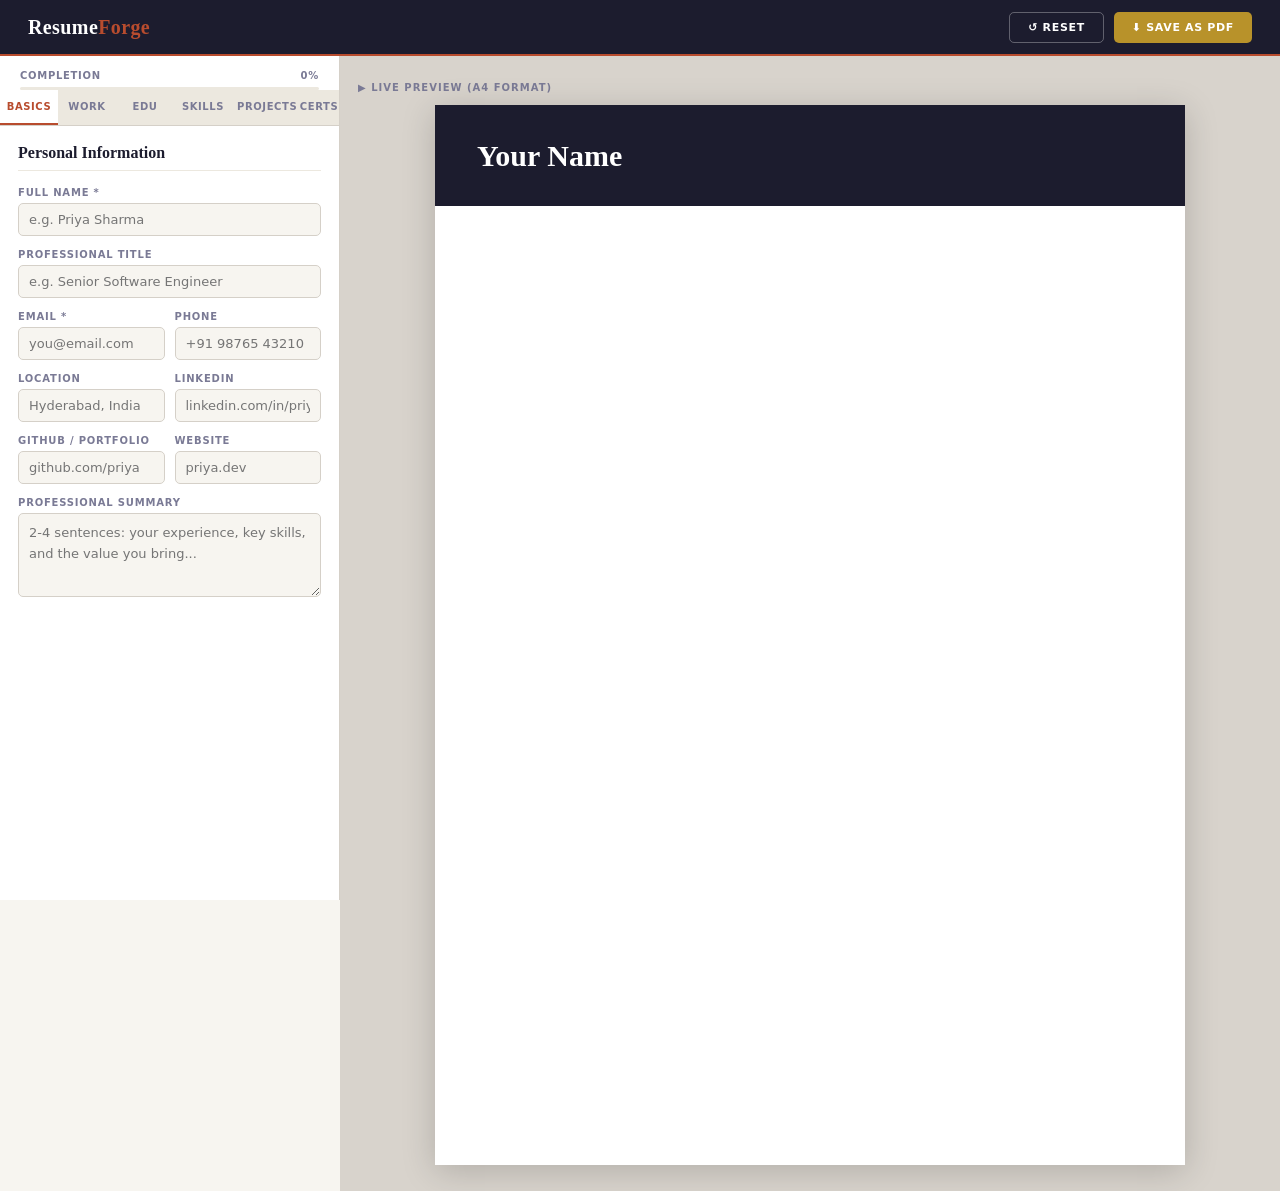
==== index.html @ e9200fba "Add files via upload" ====
<!DOCTYPE html>
<html lang="en">
<head>
<!-- Google tag (gtag.js) -->
<script async src="https://www.googletagmanager.com/gtag/js?id=G-4698V2DLS4"></script>
<script>
  window.dataLayer = window.dataLayer || [];
  function gtag(){dataLayer.push(arguments);}
  gtag('js', new Date());

  gtag('config', 'G-4698V2DLS4');
</script>
<meta charset="UTF-8">
<meta name="viewport" content="width=device-width, initial-scale=1.0">
<title>ResumeForge</title>
<style>
*{box-sizing:border-box;margin:0;padding:0}
:root{--ink:#1c1c2e;--paper:#f7f5f0;--cream:#ece8df;--accent:#b84c2e;--accent2:#d4633f;--gold:#b8922a;--muted:#7a7a95;--border:#d5d0c8;--white:#fff;--sidebar:340px}
body{font-family:'Segoe UI',system-ui,sans-serif;background:var(--paper);color:var(--ink);min-height:100vh}
button{cursor:pointer;font-family:inherit}
/* HEADER */
header{background:var(--ink);color:#fff;height:56px;display:flex;align-items:center;justify-content:space-between;padding:0 28px;position:fixed;top:0;left:0;right:0;z-index:200;border-bottom:2px solid var(--accent)}
.logo{font-size:20px;font-weight:800;letter-spacing:.02em;font-family:Georgia,serif}.logo span{color:var(--accent)}
.hbtns{display:flex;gap:10px}
.btn{padding:8px 18px;border-radius:5px;font-size:11px;font-weight:700;letter-spacing:.06em;text-transform:uppercase;border:none;transition:.2s}
.btn-ghost{background:transparent;border:1.5px solid rgba(255,255,255,.3);color:#fff}.btn-ghost:hover{border-color:#fff;background:rgba(255,255,255,.1)}
.btn-gold{background:var(--gold);color:#fff}.btn-gold:hover{filter:brightness(1.1)}
/* LAYOUT */
.app{display:grid;grid-template-columns:var(--sidebar) 1fr;min-height:100vh;padding-top:56px}
/* SIDEBAR */
.sidebar{background:#fff;border-right:1px solid var(--border);height:calc(100vh - 56px);overflow-y:auto;position:sticky;top:56px}
.sidebar::-webkit-scrollbar{width:4px}.sidebar::-webkit-scrollbar-thumb{background:var(--border);border-radius:2px}
/* progress */
.pg-wrap{padding:14px 20px 0}
.pg-top{display:flex;justify-content:space-between;font-size:10px;font-weight:700;text-transform:uppercase;letter-spacing:.07em;color:var(--muted);margin-bottom:6px}
.pg-bar{height:3px;background:var(--cream);border-radius:2px}
.pg-fill{height:100%;background:var(--accent);border-radius:2px;transition:.4s}
/* tabs */
.tabs{display:flex;overflow-x:auto;border-bottom:1px solid var(--border);background:var(--cream)}
.tabs::-webkit-scrollbar{height:0}
.tab{flex:1;min-width:58px;padding:11px 5px;font-size:10px;font-weight:700;text-transform:uppercase;letter-spacing:.06em;color:var(--muted);background:none;border:none;border-bottom:2px solid transparent;white-space:nowrap;transition:.2s}
.tab.on{color:var(--accent);border-bottom-color:var(--accent);background:#fff}
.tab:hover:not(.on){color:var(--ink);background:rgba(0,0,0,.03)}
/* panels */
.panel{display:none;padding:18px}
.panel.on{display:block}
.sec-h{font-family:Georgia,serif;font-size:16px;font-weight:700;margin-bottom:16px;padding-bottom:8px;border-bottom:1.5px solid var(--cream)}
/* form */
.fg{margin-bottom:13px}
label{display:block;font-size:10px;font-weight:700;text-transform:uppercase;letter-spacing:.08em;color:var(--muted);margin-bottom:5px}
input,textarea{width:100%;font-family:inherit;font-size:13px;color:var(--ink);background:var(--paper);border:1.5px solid var(--border);border-radius:5px;padding:8px 10px;outline:none;transition:.2s}
input:focus,textarea:focus{border-color:var(--accent);background:#fff}
textarea{resize:vertical;min-height:84px;line-height:1.65}
.r2{display:grid;grid-template-columns:1fr 1fr;gap:10px}
/* cards */
.card{background:var(--paper);border:1.5px solid var(--border);border-radius:7px;padding:13px;margin-bottom:11px;animation:fi .22s ease}
@keyframes fi{from{opacity:0;transform:translateY(4px)}to{opacity:1;transform:none}}
.ch{display:flex;justify-content:space-between;align-items:center;margin-bottom:11px}
.clbl{font-size:10px;font-weight:700;text-transform:uppercase;letter-spacing:.07em;color:var(--muted)}
.rm{background:none;border:none;font-size:18px;color:var(--muted);padding:2px 6px;border-radius:3px;line-height:1;transition:.2s}.rm:hover{color:var(--accent)}
.addb{width:100%;padding:10px;font-size:11px;font-weight:700;text-transform:uppercase;letter-spacing:.07em;color:var(--accent);background:rgba(184,76,46,.05);border:1.5px dashed var(--accent);border-radius:5px;transition:.2s;margin-top:5px}.addb:hover{background:rgba(184,76,46,.12)}
/* skills */
.sk-row{display:flex;gap:7px;margin-bottom:10px}.sk-row input{flex:1}
.asm{padding:8px 13px;font-size:12px;font-weight:700;background:var(--ink);color:#fff;border:none;border-radius:5px}.asm:hover{background:var(--accent)}
.tags{display:flex;flex-wrap:wrap;gap:6px;margin-bottom:12px}
.tag{display:inline-flex;align-items:center;gap:5px;background:var(--ink);color:#fff;font-size:11.5px;font-weight:500;padding:4px 10px;border-radius:16px}
.tx{opacity:.6;font-size:14px;cursor:pointer;line-height:1}.tx:hover{opacity:1}
.ptags .tag{background:var(--cream);color:var(--ink);border:1.5px solid var(--border);cursor:pointer}.ptags .tag:hover{border-color:var(--accent);color:var(--accent)}
/* themes */
.tgrid{display:grid;grid-template-columns:repeat(3,1fr);gap:8px;margin-bottom:16px}
.th{border:2px solid var(--border);border-radius:7px;padding:9px 5px;text-align:center;cursor:pointer;font-size:10px;font-weight:700;transition:.2s}.th:hover,.th.on{border-color:var(--accent);background:rgba(184,76,46,.05)}
.sw{width:26px;height:26px;border-radius:50%;margin:0 auto 5px;border:2px solid rgba(0,0,0,.1)}
.vr{display:flex;flex-direction:column;gap:9px}
.vr label{display:flex;align-items:center;gap:9px;text-transform:none;letter-spacing:0;font-size:13px;cursor:pointer;font-weight:400;color:var(--ink)}
.vr input[type=checkbox]{width:auto;accent-color:var(--accent)}
/* PREVIEW */
.preview{background:#d8d3cc;overflow-y:auto;padding:26px 18px;display:flex;flex-direction:column;align-items:center}
.plbl{font-size:10px;font-weight:700;text-transform:uppercase;letter-spacing:.1em;color:var(--muted);margin-bottom:12px;align-self:flex-start}
/* RESUME DOC */
#rdoc{background:#fff;width:750px;min-height:1060px;box-shadow:0 6px 32px rgba(0,0,0,.18);font-family:'Segoe UI',system-ui,sans-serif;font-size:12.5px;--ra:#1c1c2e;--rhb:#1c1c2e;--rht:#fff}
.t-terra #rdoc{--ra:#b84c2e;--rhb:#b84c2e;--rht:#fff}
.t-navy  #rdoc{--ra:#1b3a6b;--rhb:#1b3a6b;--rht:#fff}
.t-green #rdoc{--ra:#2d5a3d;--rhb:#2d5a3d;--rht:#fff}
.t-slate #rdoc{--ra:#3d4f6b;--rhb:#edf1f8;--rht:#1c2a42}
.t-gold  #rdoc{--ra:#92400e;--rhb:#78350f;--rht:#fffbeb}
/* resume header */
.rh{background:var(--rhb);color:var(--rht);padding:34px 42px 30px}
.rname{font-family:Georgia,serif;font-size:30px;font-weight:700;line-height:1.1;margin-bottom:4px}
.rtl{font-size:13.5px;opacity:.85;margin-bottom:15px;font-weight:400}
.rct{display:flex;flex-wrap:wrap;gap:4px 16px;font-size:11px;opacity:.9}
.ci{display:flex;align-items:center;gap:4px}
/* resume body */
.rb{padding:26px 42px}
.rs{margin-bottom:22px}
.rst{font-size:9.5px;font-weight:800;text-transform:uppercase;letter-spacing:.13em;color:var(--ra);border-bottom:1.5px solid var(--ra);padding-bottom:5px;margin-bottom:11px}
.rsum{font-size:12.5px;line-height:1.75;color:#333}
/* work */
.wi{margin-bottom:15px}
.wh{display:flex;justify-content:space-between;align-items:flex-start;margin-bottom:2px}
.wtl{font-size:13px;font-weight:700;color:#111}
.wdt{font-size:11px;color:#666;font-family:'Courier New',monospace;white-space:nowrap}
.wco{font-size:12px;color:var(--ra);font-weight:600;margin-bottom:4px}
.wbul{padding-left:14px}
.wbul li{font-size:12px;line-height:1.7;color:#444;margin-bottom:2px}
/* edu */
.ei{margin-bottom:11px}
.edg{font-size:13px;font-weight:700;color:#111}
.esc{font-size:12px;color:var(--ra);font-weight:600}
.edt{font-size:11px;color:#666;font-family:'Courier New',monospace;margin-top:2px}
/* skills */
.skg{display:grid;grid-template-columns:repeat(3,1fr);gap:4px 16px}
.ski{font-size:12px;color:#333;padding:3px 0;display:flex;align-items:center;gap:5px}
.skd{width:5px;height:5px;border-radius:50%;background:var(--ra);flex-shrink:0}
/* projects */
.pji{margin-bottom:13px}
.pjn{font-size:13px;font-weight:700;color:#111}
.pjt{font-size:9.5px;color:var(--ra);font-weight:800;text-transform:uppercase;letter-spacing:.06em;margin-bottom:3px}
.pjd{font-size:12px;line-height:1.7;color:#444}
/* certs */
.cri{display:flex;justify-content:space-between;margin-bottom:8px;align-items:baseline;gap:8px}
.crn{font-size:12.5px;font-weight:600;color:#111}
.cr2{font-size:11px;color:#666}
/* TOAST */
.toast{position:fixed;bottom:20px;right:20px;background:var(--ink);color:#fff;padding:12px 17px;border-radius:6px;font-size:13px;font-weight:500;z-index:999;opacity:0;transform:translateY(7px);transition:.3s;pointer-events:none}
.toast.show{opacity:1;transform:none}
/* PRINT */
@media print{
  header,.sidebar,.plbl{display:none!important}
  .app{display:block;padding:0}
  .preview{padding:0;background:#fff;display:block}
  #rdoc{width:100%;box-shadow:none;min-height:auto}
}
</style>
</head>
<body class="t-classic">
<header>
  <div class="logo">Resume<span>Forge</span></div>
  <div class="hbtns">
    <button class="btn btn-ghost" onclick="resetAll()">&#x21BA; Reset</button>
    <button class="btn btn-gold" onclick="doPrint()">&#11015; Save as PDF</button>
  </div>
</header>
<div class="app">
<!-- SIDEBAR -->
<aside class="sidebar">
  <div class="pg-wrap">
    <div class="pg-top"><span>Completion</span><span id="ppct">0%</span></div>
    <div class="pg-bar"><div class="pg-fill" id="pfill" style="width:0"></div></div>
  </div>
  <div class="tabs">
    <button class="tab on" onclick="goTab('basics',this)">Basics</button>
    <button class="tab" onclick="goTab('work',this)">Work</button>
    <button class="tab" onclick="goTab('edu',this)">Edu</button>
    <button class="tab" onclick="goTab('skills',this)">Skills</button>
    <button class="tab" onclick="goTab('proj',this)">Projects</button>
    <button class="tab" onclick="goTab('certs',this)">Certs</button>
    <button class="tab" onclick="goTab('design',this)">Design</button>
  </div>
  <!-- BASICS -->
  <div class="panel on" id="p-basics">
    <div class="sec-h">Personal Information</div>
    <div class="fg"><label>Full Name *</label><input id="fn" placeholder="e.g. Priya Sharma" oninput="render()"></div>
    <div class="fg"><label>Professional Title</label><input id="ft" placeholder="e.g. Senior Software Engineer" oninput="render()"></div>
    <div class="r2">
      <div class="fg"><label>Email *</label><input id="fe" type="email" placeholder="you@email.com" oninput="render()"></div>
      <div class="fg"><label>Phone</label><input id="fp" placeholder="+91 98765 43210" oninput="render()"></div>
    </div>
    <div class="r2">
      <div class="fg"><label>Location</label><input id="fl" placeholder="Hyderabad, India" oninput="render()"></div>
      <div class="fg"><label>LinkedIn</label><input id="fli" placeholder="linkedin.com/in/priya" oninput="render()"></div>
    </div>
    <div class="r2">
      <div class="fg"><label>GitHub / Portfolio</label><input id="fg2" placeholder="github.com/priya" oninput="render()"></div>
      <div class="fg"><label>Website</label><input id="fw" placeholder="priya.dev" oninput="render()"></div>
    </div>
    <div class="fg"><label>Professional Summary</label>
      <textarea id="fs" placeholder="2-4 sentences: your experience, key skills, and the value you bring..." oninput="render()"></textarea>
    </div>
  </div>
  <!-- WORK -->
  <div class="panel" id="p-work">
    <div class="sec-h">Work Experience</div>
    <div id="wlist"></div>
    <button class="addb" onclick="addW()">+ Add Work Experience</button>
  </div>
  <!-- EDU -->
  <div class="panel" id="p-edu">
    <div class="sec-h">Education</div>
    <div id="elist"></div>
    <button class="addb" onclick="addE()">+ Add Education</button>
  </div>
  <!-- SKILLS -->
  <div class="panel" id="p-skills">
    <div class="sec-h">Skills &amp; Technologies</div>
    <div class="sk-row">
      <input id="ski" placeholder="Type a skill, press Enter or Add" onkeydown="if(event.key==='Enter')addSk()">
      <button class="asm" onclick="addSk()">Add</button>
    </div>
    <div class="tags" id="sktags"></div>
    <label style="margin-bottom:9px;display:block">Quick-add popular skills:</label>
    <div class="tags ptags" id="skpre"></div>
  </div>
  <!-- PROJECTS -->
  <div class="panel" id="p-proj">
    <div class="sec-h">Projects</div>
    <div id="pjlist"></div>
    <button class="addb" onclick="addPj()">+ Add Project</button>
  </div>
  <!-- CERTS -->
  <div class="panel" id="p-certs">
    <div class="sec-h">Certifications &amp; Awards</div>
    <div id="clist"></div>
    <button class="addb" onclick="addC()">+ Add Certification</button>
  </div>
  <!-- DESIGN -->
  <div class="panel" id="p-design">
    <div class="sec-h">Design &amp; Layout</div>
    <label style="margin-bottom:10px;display:block">Color Theme</label>
    <div class="tgrid">
      <div class="th on" onclick="setT('t-classic',this)"><div class="sw" style="background:#1c1c2e"></div>Classic</div>
      <div class="th" onclick="setT('t-terra',this)"><div class="sw" style="background:#b84c2e"></div>Terracotta</div>
      <div class="th" onclick="setT('t-navy',this)"><div class="sw" style="background:#1b3a6b"></div>Navy</div>
      <div class="th" onclick="setT('t-green',this)"><div class="sw" style="background:#2d5a3d"></div>Forest</div>
      <div class="th" onclick="setT('t-slate',this)"><div class="sw" style="background:#3d4f6b"></div>Slate</div>
      <div class="th" onclick="setT('t-gold',this)"><div class="sw" style="background:#78350f"></div>Gold</div>
    </div>
    <label style="margin-bottom:11px;display:block">Show / Hide Sections</label>
    <div class="vr">
      <label><input type="checkbox" id="vs0" checked onchange="render()"> Summary</label>
      <label><input type="checkbox" id="vs1" checked onchange="render()"> Work Experience</label>
      <label><input type="checkbox" id="vs2" checked onchange="render()"> Education</label>
      <label><input type="checkbox" id="vs3" checked onchange="render()"> Skills</label>
      <label><input type="checkbox" id="vs4" checked onchange="render()"> Projects</label>
      <label><input type="checkbox" id="vs5" checked onchange="render()"> Certifications</label>
    </div>
  </div>
</aside>
<!-- PREVIEW -->
<main class="preview">
  <div class="plbl">&#9654; Live Preview (A4 Format)</div>
  <div id="rdoc">
    <div class="rh">
      <div class="rname" id="rn">Your Name</div>
      <div class="rtl" id="rjt"></div>
      <div class="rct" id="rct"></div>
    </div>
    <div class="rb" id="rb"></div>
  </div>
</main>
</div>
<div class="toast" id="toast"></div>
<script>
var S={works:[],edus:[],skills:[],projs:[],certs:[]};
var wid=0,eid=0,pid=0,cid=0;
var PRE=['JavaScript','Python','React','Node.js','TypeScript','SQL','AWS','Docker','Git','Java','C++','MongoDB','REST APIs','GraphQL','Kubernetes','Machine Learning','Excel','Figma','Communication','Leadership','Agile/Scrum'];

window.onload=function(){buildPre();addW();addE();render()};

function goTab(id,b){
  document.querySelectorAll('.panel').forEach(function(p){p.classList.remove('on')});
  document.querySelectorAll('.tab').forEach(function(t){t.classList.remove('on')});
  document.getElementById('p-'+id).classList.add('on');b.classList.add('on');
}

/* WORK */
function addW(){var id=wid++;S.works.push({id:id,title:'',co:'',loc:'',s:'',e:'',desc:''});buildW()}
function rmW(id){S.works=S.works.filter(function(w){return w.id!==id});buildW();render()}
function buildW(){
  var c=document.getElementById('wlist');c.innerHTML='';
  S.works.forEach(function(w,i){
    var d=document.createElement('div');d.className='card';
    d.innerHTML='<div class="ch"><span class="clbl">Experience #'+(i+1)+'</span><button class="rm" onclick="rmW('+w.id+')">&#215;</button></div>'
    +'<div class="fg"><label>Job Title</label><input placeholder="e.g. Software Engineer" value="'+e(w.title)+'" oninput="S.works['+i+'].title=this.value;render()"></div>'
    +'<div class="r2"><div class="fg"><label>Company</label><input placeholder="Company Name" value="'+e(w.co)+'" oninput="S.works['+i+'].co=this.value;render()"></div>'
    +'<div class="fg"><label>Location</label><input placeholder="City, Country" value="'+e(w.loc)+'" oninput="S.works['+i+'].loc=this.value;render()"></div></div>'
    +'<div class="r2"><div class="fg"><label>Start</label><input placeholder="Jan 2022" value="'+e(w.s)+'" oninput="S.works['+i+'].s=this.value;render()"></div>'
    +'<div class="fg"><label>End</label><input placeholder="Dec 2024 / Present" value="'+e(w.e)+'" oninput="S.works['+i+'].e=this.value;render()"></div></div>'
    +'<div class="fg"><label>Achievements &amp; Responsibilities</label>'
    +'<textarea placeholder="&#8226; Led a team of 5 engineers...&#10;&#8226; Improved performance by 40%...&#10;&#8226; Built REST APIs for..." oninput="S.works['+i+'].desc=this.value;render()">'+e(w.desc)+'</textarea></div>';
    c.appendChild(d);
  });
}

/* EDU */
function addE(){var id=eid++;S.edus.push({id:id,deg:'',field:'',sch:'',s:'',en:'',gpa:''});buildE()}
function rmE(id){S.edus=S.edus.filter(function(x){return x.id!==id});buildE();render()}
function buildE(){
  var c=document.getElementById('elist');c.innerHTML='';
  S.edus.forEach(function(ed,i){
    var d=document.createElement('div');d.className='card';
    d.innerHTML='<div class="ch"><span class="clbl">Education #'+(i+1)+'</span><button class="rm" onclick="rmE('+ed.id+')">&#215;</button></div>'
    +'<div class="fg"><label>Degree</label><input placeholder="B.Tech / M.Sc / MBA" value="'+e(ed.deg)+'" oninput="S.edus['+i+'].deg=this.value;render()"></div>'
    +'<div class="fg"><label>Field of Study</label><input placeholder="Computer Science" value="'+e(ed.field)+'" oninput="S.edus['+i+'].field=this.value;render()"></div>'
    +'<div class="fg"><label>Institution</label><input placeholder="University / College Name" value="'+e(ed.sch)+'" oninput="S.edus['+i+'].sch=this.value;render()"></div>'
    +'<div class="r2"><div class="fg"><label>Start Year</label><input placeholder="2019" value="'+e(ed.s)+'" oninput="S.edus['+i+'].s=this.value;render()"></div>'
    +'<div class="fg"><label>End Year</label><input placeholder="2023" value="'+e(ed.en)+'" oninput="S.edus['+i+'].en=this.value;render()"></div></div>'
    +'<div class="fg"><label>GPA / Score</label><input placeholder="8.5/10 or 3.8/4.0" value="'+e(ed.gpa)+'" oninput="S.edus['+i+'].gpa=this.value;render()"></div>';
    c.appendChild(d);
  });
}

/* SKILLS */
function addSk(){var v=document.getElementById('ski').value.trim();if(v&&S.skills.indexOf(v)===-1){S.skills.push(v);document.getElementById('ski').value='';buildSk();render()}}
function rmSk(s){S.skills=S.skills.filter(function(x){return x!==s});buildSk();render()}
function buildSk(){document.getElementById('sktags').innerHTML=S.skills.map(function(s){return'<div class="tag">'+h(s)+'<span class="tx" onclick="rmSk(\''+e(s)+'\')">&#215;</span></div>'}).join('')}
function buildPre(){document.getElementById('skpre').innerHTML=PRE.map(function(s){return'<div class="tag" onclick="addPre(\''+s+'\')">'+s+'</div>'}).join('')}
function addPre(s){if(S.skills.indexOf(s)===-1){S.skills.push(s);buildSk();render()}}

/* PROJECTS */
function addPj(){var id=pid++;S.projs.push({id:id,name:'',tech:'',link:'',desc:''});buildPj()}
function rmPj(id){S.projs=S.projs.filter(function(p){return p.id!==id});buildPj();render()}
function buildPj(){
  var c=document.getElementById('pjlist');c.innerHTML='';
  S.projs.forEach(function(p,i){
    var d=document.createElement('div');d.className='card';
    d.innerHTML='<div class="ch"><span class="clbl">Project #'+(i+1)+'</span><button class="rm" onclick="rmPj('+p.id+')">&#215;</button></div>'
    +'<div class="fg"><label>Project Name</label><input placeholder="e.g. E-Commerce Platform" value="'+e(p.name)+'" oninput="S.projs['+i+'].name=this.value;render()"></div>'
    +'<div class="fg"><label>Technologies</label><input placeholder="React, Node.js, MongoDB" value="'+e(p.tech)+'" oninput="S.projs['+i+'].tech=this.value;render()"></div>'
    +'<div class="fg"><label>Link (optional)</label><input placeholder="github.com/user/project" value="'+e(p.link)+'" oninput="S.projs['+i+'].link=this.value;render()"></div>'
    +'<div class="fg"><label>Description</label><textarea placeholder="What did this do? Your role? Impact?" oninput="S.projs['+i+'].desc=this.value;render()">'+e(p.desc)+'</textarea></div>';
    c.appendChild(d);
  });
}

/* CERTS */
function addC(){var id=cid++;S.certs.push({id:id,name:'',iss:'',date:''});buildC()}
function rmC(id){S.certs=S.certs.filter(function(c){return c.id!==id});buildC();render()}
function buildC(){
  var c=document.getElementById('clist');c.innerHTML='';
  S.certs.forEach(function(cr,i){
    var d=document.createElement('div');d.className='card';
    d.innerHTML='<div class="ch"><span class="clbl">Item #'+(i+1)+'</span><button class="rm" onclick="rmC('+cr.id+')">&#215;</button></div>'
    +'<div class="fg"><label>Name</label><input placeholder="AWS Certified Solutions Architect" value="'+e(cr.name)+'" oninput="S.certs['+i+'].name=this.value;render()"></div>'
    +'<div class="r2"><div class="fg"><label>Issuer</label><input placeholder="Amazon Web Services" value="'+e(cr.iss)+'" oninput="S.certs['+i+'].iss=this.value;render()"></div>'
    +'<div class="fg"><label>Date</label><input placeholder="Mar 2024" value="'+e(cr.date)+'" oninput="S.certs['+i+'].date=this.value;render()"></div></div>';
    c.appendChild(d);
  });
}

/* THEME */
function setT(cls,el){document.body.className=cls;document.querySelectorAll('.th').forEach(function(t){t.classList.remove('on')});el.classList.add('on')}

/* HELPERS */
function v(id){var el=document.getElementById(id);return el?el.value.trim():''}
function cb(id){var el=document.getElementById(id);return el?el.checked:true}
function h(s){return String(s).replace(/&/g,'&amp;').replace(/</g,'&lt;').replace(/>/g,'&gt;').replace(/"/g,'&quot;')}
function e(s){return String(s||'').replace(/"/g,'&quot;')}

/* RENDER */
function render(){
  var name=v('fn')||'Your Name',jt=v('ft'),em=v('fe'),ph=v('fp'),loc=v('fl'),li=v('fli'),gh=v('fg2'),web=v('fw'),sum=v('fs');
  document.getElementById('rn').textContent=name;
  var rjt=document.getElementById('rjt');rjt.textContent=jt;rjt.style.display=jt?'':'none';
  var ci=[];
  if(em)  ci.push('<div class="ci">&#9993; '+h(em)+'</div>');
  if(ph)  ci.push('<div class="ci">&#9742; '+h(ph)+'</div>');
  if(loc) ci.push('<div class="ci">&#9679; '+h(loc)+'</div>');
  if(li)  ci.push('<div class="ci">in '+h(li)+'</div>');
  if(gh)  ci.push('<div class="ci">&#9670; '+h(gh)+'</div>');
  if(web) ci.push('<div class="ci">&#9675; '+h(web)+'</div>');
  document.getElementById('rct').innerHTML=ci.join('');

  var out='';
  /* summary */
  if(cb('vs0')&&sum) out+='<div class="rs"><div class="rst">Professional Summary</div><div class="rsum">'+h(sum)+'</div></div>';
  /* work */
  if(cb('vs1')){var fw=S.works.filter(function(w){return w.title||w.co});
    if(fw.length){out+='<div class="rs"><div class="rst">Work Experience</div>';
      fw.forEach(function(w){var dt=[w.s,w.e].filter(Boolean).join(' \u2013 ');var bl=w.desc.trim().split('\n').filter(Boolean);
        out+='<div class="wi"><div class="wh"><div class="wtl">'+h(w.title)+'</div>'+(dt?'<div class="wdt">'+h(dt)+'</div>':'')+'</div>'
        +'<div class="wco">'+h(w.co)+(w.loc?'\u00b7 '+h(w.loc):'')+'</div>'
        +(bl.length?'<ul class="wbul">'+bl.map(function(b){return'<li>'+h(b.replace(/^[•\-\*]\s*/,''))+'</li>'}).join('')+'</ul>':'')+'</div>';});
      out+='</div>';}}
  /* edu */
  if(cb('vs2')){var fe=S.edus.filter(function(ed){return ed.deg||ed.sch});
    if(fe.length){out+='<div class="rs"><div class="rst">Education</div>';
      fe.forEach(function(ed){var yr=[ed.s,ed.en].filter(Boolean).join(' \u2013 ');
        out+='<div class="ei"><div class="edg">'+h(ed.deg)+(ed.field?' in '+h(ed.field):'')+'</div>'
        +'<div class="esc">'+h(ed.sch)+'</div><div class="edt">'+yr+(ed.gpa?' \u00b7 GPA: '+h(ed.gpa):'')+'</div></div>';});
      out+='</div>';}}
  /* skills */
  if(cb('vs3')&&S.skills.length){out+='<div class="rs"><div class="rst">Skills &amp; Technologies</div><div class="skg">';
    S.skills.forEach(function(s){out+='<div class="ski"><div class="skd"></div>'+h(s)+'</div>'});out+='</div></div>';}
  /* projects */
  if(cb('vs4')){var fp=S.projs.filter(function(p){return p.name});
    if(fp.length){out+='<div class="rs"><div class="rst">Projects</div>';
      fp.forEach(function(p){out+='<div class="pji"><div class="pjn">'+h(p.name)+(p.link?'<span style="font-size:10.5px;font-weight:400;color:#888"> \u00b7 '+h(p.link)+'</span>':'')+'</div>'
        +(p.tech?'<div class="pjt">'+h(p.tech)+'</div>':'')+(p.desc?'<div class="pjd">'+h(p.desc)+'</div>':'')+'</div>';});out+='</div>';}}
  /* certs */
  if(cb('vs5')){var fc=S.certs.filter(function(c){return c.name});
    if(fc.length){out+='<div class="rs"><div class="rst">Certifications &amp; Awards</div>';
      fc.forEach(function(c){out+='<div class="cri"><div><div class="crn">'+h(c.name)+'</div>'+(c.iss?'<div class="cr2">'+h(c.iss)+'</div>':'')+'</div>'
        +(c.date?'<div class="cr2" style="white-space:nowrap;font-family:\'Courier New\',monospace">'+h(c.date)+'</div>':'')+'</div>';});out+='</div>';}}
  document.getElementById('rb').innerHTML=out;
  prog();
}

function prog(){
  var sc=0;
  if(v('fn'))sc+=15;if(v('fe'))sc+=10;if(v('ft'))sc+=10;if(v('fs'))sc+=15;
  if(S.works.some(function(w){return w.title}))sc+=20;
  if(S.edus.some(function(ed){return ed.deg}))sc+=15;
  if(S.skills.length>2)sc+=10;
  if(S.projs.some(function(p){return p.name}))sc+=5;
  sc=Math.min(sc,100);
  document.getElementById('pfill').style.width=sc+'%';
  document.getElementById('ppct').textContent=sc+'%';
}

function doPrint(){toast('Opening print dialog \u2014 select "Save as PDF"');setTimeout(function(){window.print()},400)}

function resetAll(){
  if(!confirm('Reset all data?'))return;
  document.querySelectorAll('#p-basics input,#p-basics textarea').forEach(function(el){el.value=''});
  S.works=[];S.edus=[];S.skills=[];S.projs=[];S.certs=[];
  wid=eid=pid=cid=0;
  buildW();buildE();buildPj();buildC();buildSk();addW();addE();render();toast('Reset done.');
}

var _tt;
function toast(msg){var el=document.getElementById('toast');el.textContent=msg;el.classList.add('show');clearTimeout(_tt);_tt=setTimeout(function(){el.classList.remove('show')},3000)}
</script>
</body>
</html>
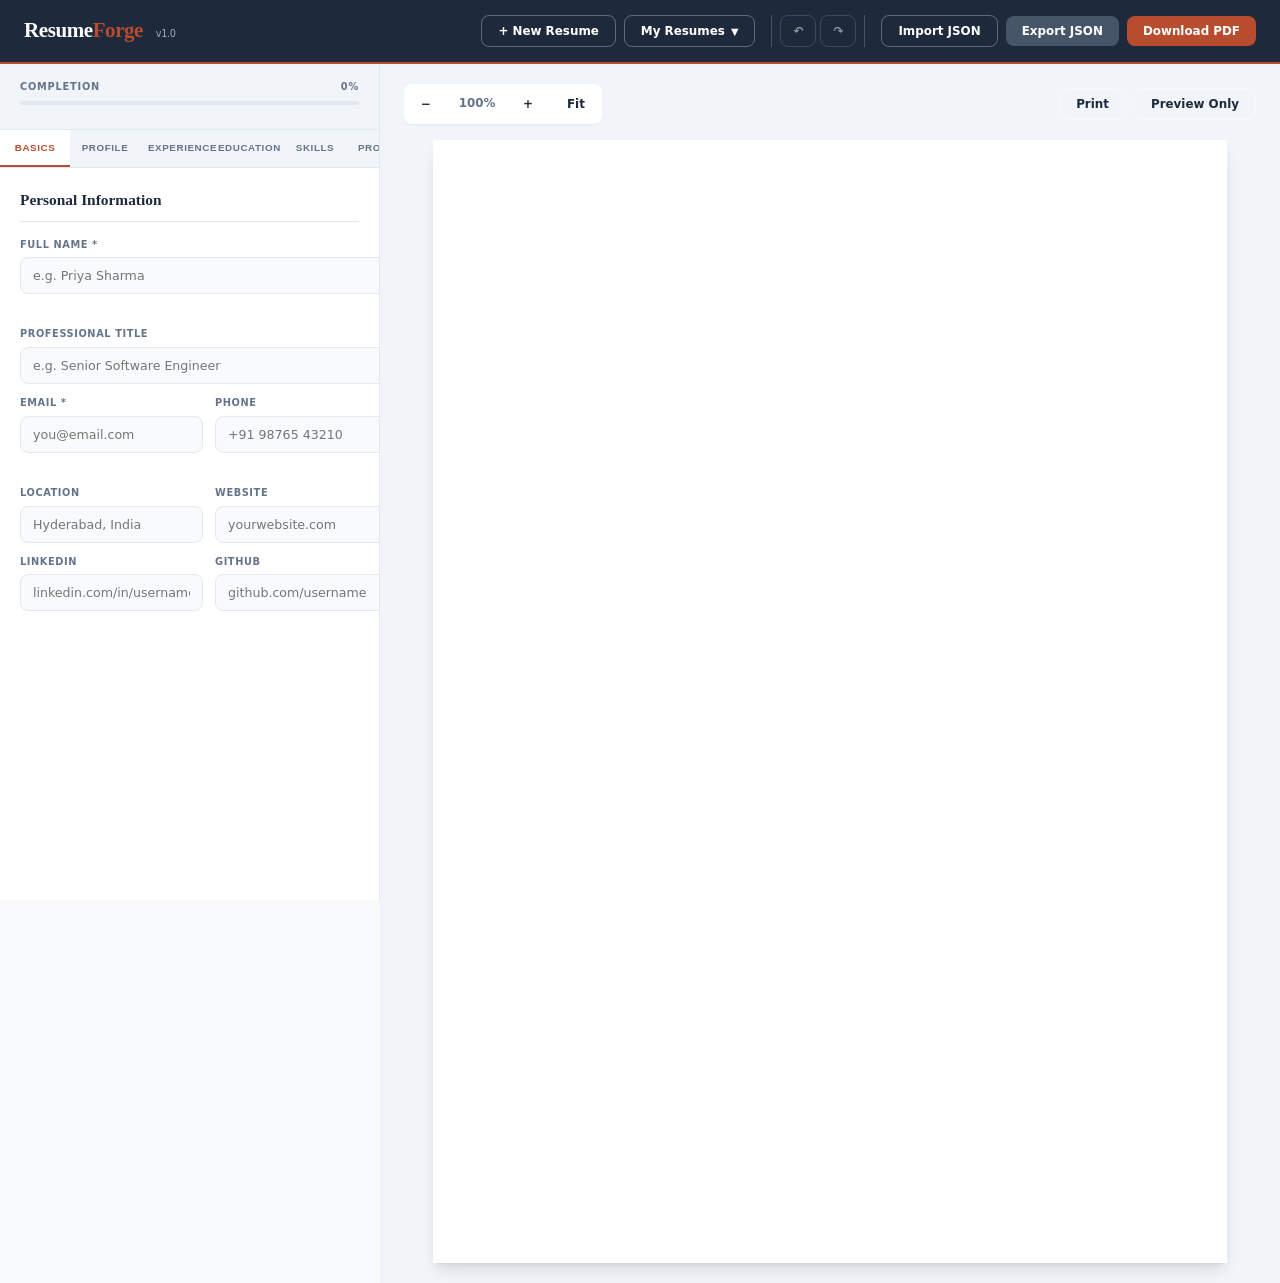
==== commit 53b0e450: "V1" ====
--- a/index.html
+++ b/index.html
@@ -1,424 +1,365 @@
 <!DOCTYPE html>
 <html lang="en">
 <head>
-<!-- Google tag (gtag.js) -->
-<script async src="https://www.googletagmanager.com/gtag/js?id=G-4698V2DLS4"></script>
-<script>
-  window.dataLayer = window.dataLayer || [];
-  function gtag(){dataLayer.push(arguments);}
-  gtag('js', new Date());
-
-  gtag('config', 'G-4698V2DLS4');
-</script>
-<meta charset="UTF-8">
-<meta name="viewport" content="width=device-width, initial-scale=1.0">
-<title>ResumeForge</title>
-<style>
-*{box-sizing:border-box;margin:0;padding:0}
-:root{--ink:#1c1c2e;--paper:#f7f5f0;--cream:#ece8df;--accent:#b84c2e;--accent2:#d4633f;--gold:#b8922a;--muted:#7a7a95;--border:#d5d0c8;--white:#fff;--sidebar:340px}
-body{font-family:'Segoe UI',system-ui,sans-serif;background:var(--paper);color:var(--ink);min-height:100vh}
-button{cursor:pointer;font-family:inherit}
-/* HEADER */
-header{background:var(--ink);color:#fff;height:56px;display:flex;align-items:center;justify-content:space-between;padding:0 28px;position:fixed;top:0;left:0;right:0;z-index:200;border-bottom:2px solid var(--accent)}
-.logo{font-size:20px;font-weight:800;letter-spacing:.02em;font-family:Georgia,serif}.logo span{color:var(--accent)}
-.hbtns{display:flex;gap:10px}
-.btn{padding:8px 18px;border-radius:5px;font-size:11px;font-weight:700;letter-spacing:.06em;text-transform:uppercase;border:none;transition:.2s}
-.btn-ghost{background:transparent;border:1.5px solid rgba(255,255,255,.3);color:#fff}.btn-ghost:hover{border-color:#fff;background:rgba(255,255,255,.1)}
-.btn-gold{background:var(--gold);color:#fff}.btn-gold:hover{filter:brightness(1.1)}
-/* LAYOUT */
-.app{display:grid;grid-template-columns:var(--sidebar) 1fr;min-height:100vh;padding-top:56px}
-/* SIDEBAR */
-.sidebar{background:#fff;border-right:1px solid var(--border);height:calc(100vh - 56px);overflow-y:auto;position:sticky;top:56px}
-.sidebar::-webkit-scrollbar{width:4px}.sidebar::-webkit-scrollbar-thumb{background:var(--border);border-radius:2px}
-/* progress */
-.pg-wrap{padding:14px 20px 0}
-.pg-top{display:flex;justify-content:space-between;font-size:10px;font-weight:700;text-transform:uppercase;letter-spacing:.07em;color:var(--muted);margin-bottom:6px}
-.pg-bar{height:3px;background:var(--cream);border-radius:2px}
-.pg-fill{height:100%;background:var(--accent);border-radius:2px;transition:.4s}
-/* tabs */
-.tabs{display:flex;overflow-x:auto;border-bottom:1px solid var(--border);background:var(--cream)}
-.tabs::-webkit-scrollbar{height:0}
-.tab{flex:1;min-width:58px;padding:11px 5px;font-size:10px;font-weight:700;text-transform:uppercase;letter-spacing:.06em;color:var(--muted);background:none;border:none;border-bottom:2px solid transparent;white-space:nowrap;transition:.2s}
-.tab.on{color:var(--accent);border-bottom-color:var(--accent);background:#fff}
-.tab:hover:not(.on){color:var(--ink);background:rgba(0,0,0,.03)}
-/* panels */
-.panel{display:none;padding:18px}
-.panel.on{display:block}
-.sec-h{font-family:Georgia,serif;font-size:16px;font-weight:700;margin-bottom:16px;padding-bottom:8px;border-bottom:1.5px solid var(--cream)}
-/* form */
-.fg{margin-bottom:13px}
-label{display:block;font-size:10px;font-weight:700;text-transform:uppercase;letter-spacing:.08em;color:var(--muted);margin-bottom:5px}
-input,textarea{width:100%;font-family:inherit;font-size:13px;color:var(--ink);background:var(--paper);border:1.5px solid var(--border);border-radius:5px;padding:8px 10px;outline:none;transition:.2s}
-input:focus,textarea:focus{border-color:var(--accent);background:#fff}
-textarea{resize:vertical;min-height:84px;line-height:1.65}
-.r2{display:grid;grid-template-columns:1fr 1fr;gap:10px}
-/* cards */
-.card{background:var(--paper);border:1.5px solid var(--border);border-radius:7px;padding:13px;margin-bottom:11px;animation:fi .22s ease}
-@keyframes fi{from{opacity:0;transform:translateY(4px)}to{opacity:1;transform:none}}
-.ch{display:flex;justify-content:space-between;align-items:center;margin-bottom:11px}
-.clbl{font-size:10px;font-weight:700;text-transform:uppercase;letter-spacing:.07em;color:var(--muted)}
-.rm{background:none;border:none;font-size:18px;color:var(--muted);padding:2px 6px;border-radius:3px;line-height:1;transition:.2s}.rm:hover{color:var(--accent)}
-.addb{width:100%;padding:10px;font-size:11px;font-weight:700;text-transform:uppercase;letter-spacing:.07em;color:var(--accent);background:rgba(184,76,46,.05);border:1.5px dashed var(--accent);border-radius:5px;transition:.2s;margin-top:5px}.addb:hover{background:rgba(184,76,46,.12)}
-/* skills */
-.sk-row{display:flex;gap:7px;margin-bottom:10px}.sk-row input{flex:1}
-.asm{padding:8px 13px;font-size:12px;font-weight:700;background:var(--ink);color:#fff;border:none;border-radius:5px}.asm:hover{background:var(--accent)}
-.tags{display:flex;flex-wrap:wrap;gap:6px;margin-bottom:12px}
-.tag{display:inline-flex;align-items:center;gap:5px;background:var(--ink);color:#fff;font-size:11.5px;font-weight:500;padding:4px 10px;border-radius:16px}
-.tx{opacity:.6;font-size:14px;cursor:pointer;line-height:1}.tx:hover{opacity:1}
-.ptags .tag{background:var(--cream);color:var(--ink);border:1.5px solid var(--border);cursor:pointer}.ptags .tag:hover{border-color:var(--accent);color:var(--accent)}
-/* themes */
-.tgrid{display:grid;grid-template-columns:repeat(3,1fr);gap:8px;margin-bottom:16px}
-.th{border:2px solid var(--border);border-radius:7px;padding:9px 5px;text-align:center;cursor:pointer;font-size:10px;font-weight:700;transition:.2s}.th:hover,.th.on{border-color:var(--accent);background:rgba(184,76,46,.05)}
-.sw{width:26px;height:26px;border-radius:50%;margin:0 auto 5px;border:2px solid rgba(0,0,0,.1)}
-.vr{display:flex;flex-direction:column;gap:9px}
-.vr label{display:flex;align-items:center;gap:9px;text-transform:none;letter-spacing:0;font-size:13px;cursor:pointer;font-weight:400;color:var(--ink)}
-.vr input[type=checkbox]{width:auto;accent-color:var(--accent)}
-/* PREVIEW */
-.preview{background:#d8d3cc;overflow-y:auto;padding:26px 18px;display:flex;flex-direction:column;align-items:center}
-.plbl{font-size:10px;font-weight:700;text-transform:uppercase;letter-spacing:.1em;color:var(--muted);margin-bottom:12px;align-self:flex-start}
-/* RESUME DOC */
-#rdoc{background:#fff;width:750px;min-height:1060px;box-shadow:0 6px 32px rgba(0,0,0,.18);font-family:'Segoe UI',system-ui,sans-serif;font-size:12.5px;--ra:#1c1c2e;--rhb:#1c1c2e;--rht:#fff}
-.t-terra #rdoc{--ra:#b84c2e;--rhb:#b84c2e;--rht:#fff}
-.t-navy  #rdoc{--ra:#1b3a6b;--rhb:#1b3a6b;--rht:#fff}
-.t-green #rdoc{--ra:#2d5a3d;--rhb:#2d5a3d;--rht:#fff}
-.t-slate #rdoc{--ra:#3d4f6b;--rhb:#edf1f8;--rht:#1c2a42}
-.t-gold  #rdoc{--ra:#92400e;--rhb:#78350f;--rht:#fffbeb}
-/* resume header */
-.rh{background:var(--rhb);color:var(--rht);padding:34px 42px 30px}
-.rname{font-family:Georgia,serif;font-size:30px;font-weight:700;line-height:1.1;margin-bottom:4px}
-.rtl{font-size:13.5px;opacity:.85;margin-bottom:15px;font-weight:400}
-.rct{display:flex;flex-wrap:wrap;gap:4px 16px;font-size:11px;opacity:.9}
-.ci{display:flex;align-items:center;gap:4px}
-/* resume body */
-.rb{padding:26px 42px}
-.rs{margin-bottom:22px}
-.rst{font-size:9.5px;font-weight:800;text-transform:uppercase;letter-spacing:.13em;color:var(--ra);border-bottom:1.5px solid var(--ra);padding-bottom:5px;margin-bottom:11px}
-.rsum{font-size:12.5px;line-height:1.75;color:#333}
-/* work */
-.wi{margin-bottom:15px}
-.wh{display:flex;justify-content:space-between;align-items:flex-start;margin-bottom:2px}
-.wtl{font-size:13px;font-weight:700;color:#111}
-.wdt{font-size:11px;color:#666;font-family:'Courier New',monospace;white-space:nowrap}
-.wco{font-size:12px;color:var(--ra);font-weight:600;margin-bottom:4px}
-.wbul{padding-left:14px}
-.wbul li{font-size:12px;line-height:1.7;color:#444;margin-bottom:2px}
-/* edu */
-.ei{margin-bottom:11px}
-.edg{font-size:13px;font-weight:700;color:#111}
-.esc{font-size:12px;color:var(--ra);font-weight:600}
-.edt{font-size:11px;color:#666;font-family:'Courier New',monospace;margin-top:2px}
-/* skills */
-.skg{display:grid;grid-template-columns:repeat(3,1fr);gap:4px 16px}
-.ski{font-size:12px;color:#333;padding:3px 0;display:flex;align-items:center;gap:5px}
-.skd{width:5px;height:5px;border-radius:50%;background:var(--ra);flex-shrink:0}
-/* projects */
-.pji{margin-bottom:13px}
-.pjn{font-size:13px;font-weight:700;color:#111}
-.pjt{font-size:9.5px;color:var(--ra);font-weight:800;text-transform:uppercase;letter-spacing:.06em;margin-bottom:3px}
-.pjd{font-size:12px;line-height:1.7;color:#444}
-/* certs */
-.cri{display:flex;justify-content:space-between;margin-bottom:8px;align-items:baseline;gap:8px}
-.crn{font-size:12.5px;font-weight:600;color:#111}
-.cr2{font-size:11px;color:#666}
-/* TOAST */
-.toast{position:fixed;bottom:20px;right:20px;background:var(--ink);color:#fff;padding:12px 17px;border-radius:6px;font-size:13px;font-weight:500;z-index:999;opacity:0;transform:translateY(7px);transition:.3s;pointer-events:none}
-.toast.show{opacity:1;transform:none}
-/* PRINT */
-@media print{
-  header,.sidebar,.plbl{display:none!important}
-  .app{display:block;padding:0}
-  .preview{padding:0;background:#fff;display:block}
-  #rdoc{width:100%;box-shadow:none;min-height:auto}
-}
-</style>
+  <meta charset="UTF-8">
+  <meta name="viewport" content="width=device-width, initial-scale=1.0">
+  <title>ResumeForge v1.0 - Professional Resume Builder</title>
+  <link rel="stylesheet" href="styles/main.css">
+  <link rel="stylesheet" href="styles/templates.css">
 </head>
-<body class="t-classic">
-<header>
-  <div class="logo">Resume<span>Forge</span></div>
-  <div class="hbtns">
-    <button class="btn btn-ghost" onclick="resetAll()">&#x21BA; Reset</button>
-    <button class="btn btn-gold" onclick="doPrint()">&#11015; Save as PDF</button>
+<body>
+  <div id="app">
+    <!-- Header -->
+    <header class="app-header">
+      <div class="logo">Resume<span>Forge</span> <small>v1.0</small></div>
+      <div class="header-actions">
+        <button class="btn btn-ghost" id="btn-new-resume">+ New Resume</button>
+        <div class="dropdown" id="resumes-dropdown">
+          <button class="btn btn-ghost dropdown-toggle">
+            My Resumes <span class="chevron">▼</span>
+          </button>
+          <div class="dropdown-menu" id="saved-resumes-list"></div>
+        </div>
+        <div class="undo-redo-group" style="display:flex;gap:4px;margin:0 8px;border-left:1px solid rgba(255,255,255,0.2);border-right:1px solid rgba(255,255,255,0.2);padding:0 8px">
+          <button class="btn btn-ghost btn-icon" id="btn-undo" title="Undo (Ctrl+Z)" disabled>↶</button>
+          <button class="btn btn-ghost btn-icon" id="btn-redo" title="Redo (Ctrl+Y)" disabled>↷</button>
+        </div>
+        <button class="btn btn-ghost" id="btn-import">Import JSON</button>
+        <button class="btn btn-secondary" id="btn-export">Export JSON</button>
+        <button class="btn btn-primary" id="btn-download">Download PDF</button>
+      </div>
+    </header>
+
+    <div class="app-body">
+      <!-- Sidebar -->
+      <aside class="sidebar">
+        <!-- Resume Selector (Mobile) -->
+        <div class="mobile-resume-selector">
+          <select id="mobile-resume-select"></select>
+        </div>
+
+        <!-- Progress -->
+        <div class="progress-section">
+          <div class="progress-header">
+            <span>Completion</span>
+            <span id="progress-percent">0%</span>
+          </div>
+          <div class="progress-bar">
+            <div class="progress-fill" id="progress-fill" style="width: 0%"></div>
+          </div>
+          <div class="progress-hints" id="progress-hints"></div>
+        </div>
+
+        <!-- Tabs -->
+        <nav class="tabs">
+          <button class="tab active" data-tab="basics">Basics</button>
+          <button class="tab" data-tab="profile">Profile</button>
+          <button class="tab" data-tab="work">Experience</button>
+          <button class="tab" data-tab="education">Education</button>
+          <button class="tab" data-tab="skills">Skills</button>
+          <button class="tab" data-tab="projects">Projects</button>
+          <button class="tab" data-tab="certs">Certificates</button>
+          <button class="tab" data-tab="languages">Languages</button>
+          <button class="tab" data-tab="references">References</button>
+          <button class="tab" data-tab="design">Design</button>
+        </nav>
+
+        <!-- Tab Panels -->
+        <div class="panels">
+          <!-- Basics Panel -->
+          <div class="panel active" id="panel-basics">
+            <h3 class="panel-title">Personal Information</h3>
+            <div class="form-grid">
+              <div class="form-group wide">
+                <label for="input-name">Full Name *</label>
+                <input type="text" id="input-name" placeholder="e.g. Priya Sharma" data-field="name">
+                <span class="error-msg"></span>
+              </div>
+              <div class="form-group wide">
+                <label for="input-title">Professional Title</label>
+                <input type="text" id="input-title" placeholder="e.g. Senior Software Engineer" data-field="title">
+              </div>
+              <div class="form-group">
+                <label for="input-email">Email *</label>
+                <input type="email" id="input-email" placeholder="you@email.com" data-field="email">
+                <span class="error-msg"></span>
+              </div>
+              <div class="form-group">
+                <label for="input-phone">Phone</label>
+                <input type="tel" id="input-phone" placeholder="+91 98765 43210" data-field="phone">
+              </div>
+              <div class="form-group">
+                <label for="input-location">Location</label>
+                <input type="text" id="input-location" placeholder="Hyderabad, India" data-field="location">
+              </div>
+              <div class="form-group">
+                <label for="input-website">Website</label>
+                <input type="url" id="input-website" placeholder="yourwebsite.com" data-field="website">
+              </div>
+              <div class="form-group">
+                <label for="input-linkedin">LinkedIn</label>
+                <input type="text" id="input-linkedin" placeholder="linkedin.com/in/username" data-field="linkedin">
+              </div>
+              <div class="form-group">
+                <label for="input-github">GitHub</label>
+                <input type="text" id="input-github" placeholder="github.com/username" data-field="github">
+              </div>
+            </div>
+          </div>
+
+          <!-- Profile Photo Panel -->
+          <div class="panel" id="panel-profile">
+            <h3 class="panel-title">Profile Photo</h3>
+            <div class="photo-upload-section">
+              <div class="photo-preview" id="photo-preview">
+                <div class="photo-placeholder">
+                  <svg viewBox="0 0 24 24" width="48" height="48"><path fill="currentColor" d="M12 12c2.21 0 4-1.79 4-4s-1.79-4-4-4-4 1.79-4 4 1.79 4 4 4zm0 2c-2.67 0-8 1.34-8 4v2h16v-2c0-2.66-5.33-4-8-4z"/></svg>
+                  <span>No photo selected</span>
+                </div>
+              </div>
+              <div class="photo-actions">
+                <input type="file" id="photo-input" accept="image/*" hidden>
+                <button class="btn btn-secondary" id="btn-upload-photo">Upload Photo</button>
+                <button class="btn btn-ghost" id="btn-remove-photo" disabled>Remove</button>
+              </div>
+              <p class="photo-hint">Recommended: 400×400px, max 2MB. JPG or PNG.</p>
+            </div>
+          </div>
+
+          <!-- Work Experience Panel -->
+          <div class="panel" id="panel-work">
+            <h3 class="panel-title">Work Experience</h3>
+            <div class="items-list" id="work-list"></div>
+            <button class="btn btn-add" id="btn-add-work">+ Add Experience</button>
+            <div class="panel-hint">Tip: Use bullet points (•) for achievements. Quantify results when possible.</div>
+          </div>
+
+          <!-- Education Panel -->
+          <div class="panel" id="panel-education">
+            <h3 class="panel-title">Education</h3>
+            <div class="items-list" id="education-list"></div>
+            <button class="btn btn-add" id="btn-add-education">+ Add Education</button>
+          </div>
+
+          <!-- Skills Panel -->
+          <div class="panel" id="panel-skills">
+            <h3 class="panel-title">Skills & Technologies</h3>
+            <div class="skills-input-section">
+              <div class="skill-input-row">
+                <input type="text" id="skill-input" placeholder="Enter a skill...">
+                <select id="skill-level">
+                  <option value="">Level (optional)</option>
+                  <option value="Beginner">Beginner</option>
+                  <option value="Intermediate">Intermediate</option>
+                  <option value="Advanced">Advanced</option>
+                  <option value="Expert">Expert</option>
+                </select>
+                <button class="btn btn-secondary" id="btn-add-skill">Add</button>
+              </div>
+              <div class="skills-tags" id="skills-tags"></div>
+            </div>
+            <div class="quick-skills">
+              <label>Quick-add popular skills:</label>
+              <div class="quick-skills-grid" id="quick-skills-grid"></div>
+            </div>
+          </div>
+
+          <!-- Projects Panel -->
+          <div class="panel" id="panel-projects">
+            <h3 class="panel-title">Projects</h3>
+            <div class="items-list" id="projects-list"></div>
+            <button class="btn btn-add" id="btn-add-project">+ Add Project</button>
+          </div>
+
+          <!-- Certificates Panel -->
+          <div class="panel" id="panel-certs">
+            <h3 class="panel-title">Certifications & Awards</h3>
+            <div class="items-list" id="certs-list"></div>
+            <button class="btn btn-add" id="btn-add-cert">+ Add Certificate</button>
+          </div>
+
+          <!-- Languages Panel -->
+          <div class="panel" id="panel-languages">
+            <h3 class="panel-title">Languages</h3>
+            <div class="items-list" id="languages-list"></div>
+            <button class="btn btn-add" id="btn-add-language">+ Add Language</button>
+          </div>
+
+          <!-- References Panel -->
+          <div class="panel" id="panel-references">
+            <h3 class="panel-title">References</h3>
+            <div class="items-list" id="references-list"></div>
+            <button class="btn btn-add" id="btn-add-reference">+ Add Reference</button>
+            <div class="panel-hint">Tip: "Available upon request" is acceptable if you prefer privacy.</div>
+          </div>
+
+          <!-- Design Panel -->
+          <div class="panel" id="panel-design">
+            <h3 class="panel-title">Design & Layout</h3>
+            
+            <div class="design-section">
+              <label>Resume Template</label>
+              <div class="template-grid" id="template-grid">
+                <div class="template-card active" data-template="modern">
+                  <div class="template-preview modern-preview"></div>
+                  <span>Modern</span>
+                </div>
+                <div class="template-card" data-template="classic">
+                  <div class="template-preview classic-preview"></div>
+                  <span>Classic</span>
+                </div>
+                <div class="template-card" data-template="minimal">
+                  <div class="template-preview minimal-preview"></div>
+                  <span>Minimal</span>
+                </div>
+                <div class="template-card" data-template="executive">
+                  <div class="template-preview executive-preview"></div>
+                  <span>Executive</span>
+                </div>
+                <div class="template-card" data-template="creative">
+                  <div class="template-preview creative-preview"></div>
+                  <span>Creative</span>
+                </div>
+                <div class="template-card" data-template="two-column">
+                  <div class="template-preview twocol-preview"></div>
+                  <span>Two-Column</span>
+                </div>
+              </div>
+            </div>
+
+            <div class="design-section">
+              <label>Color Theme</label>
+              <div class="color-grid" id="color-grid">
+                <div class="color-card active" data-color="slate" style="--c: #475569"><span>Slate</span></div>
+                <div class="color-card" data-color="navy" style="--c: #1e3a5f"><span>Navy</span></div>
+                <div class="color-card" data-color="forest" style="--c: #166534"><span>Forest</span></div>
+                <div class="color-card" data-color="wine" style="--c: #7f1d1d"><span>Wine</span></div>
+                <div class="color-card" data-color="teal" style="--c: #0f766e"><span>Teal</span></div>
+                <div class="color-card" data-color="indigo" style="--c: #3730a3"><span>Indigo</span></div>
+                <div class="color-card" data-color="rose" style="--c: #be123c"><span>Rose</span></div>
+                <div class="color-card" data-color="amber" style="--c: #b45309"><span>Amber</span></div>
+                <div class="color-card" data-color="mono" style="--c: #171717"><span>Mono</span></div>
+              </div>
+            </div>
+
+            <div class="design-section">
+              <label>Typography</label>
+              <div class="font-select-row">
+                <select id="font-heading">
+                  <option value="Georgia">Georgia (Serif)</option>
+                  <option value="Inter">Inter (Modern)</option>
+                  <option value="Playfair Display">Playfair (Elegant)</option>
+                  <option value="Roboto">Roboto (Clean)</option>
+                </select>
+                <select id="font-body">
+                  <option value="Inter">Inter (Modern)</option>
+                  <option value="Georgia">Georgia (Classic)</option>
+                  <option value="Roboto">Roboto (Clean)</option>
+                  <option value="system-ui">System UI</option>
+                </select>
+              </div>
+            </div>
+
+            <div class="design-section">
+              <label class="checkbox-label">
+                <input type="checkbox" id="toggle-photo" checked>
+                Show profile photo
+              </label>
+              <label class="checkbox-label">
+                <input type="checkbox" id="toggle-page-numbers">
+                Show page numbers
+              </label>
+              <label class="checkbox-label">
+                <input type="checkbox" id="toggle-section-lines" checked>
+                Show section divider lines
+              </label>
+            </div>
+
+            <div class="design-section section-toggles">
+              <label>Show/Hide Sections</label>
+              <div class="section-toggle-grid">
+                <label class="checkbox-label"><input type="checkbox" data-section="summary" checked> Summary</label>
+                <label class="checkbox-label"><input type="checkbox" data-section="experience" checked> Experience</label>
+                <label class="checkbox-label"><input type="checkbox" data-section="education" checked> Education</label>
+                <label class="checkbox-label"><input type="checkbox" data-section="skills" checked> Skills</label>
+                <label class="checkbox-label"><input type="checkbox" data-section="projects" checked> Projects</label>
+                <label class="checkbox-label"><input type="checkbox" data-section="certificates"> Certificates</label>
+                <label class="checkbox-label"><input type="checkbox" data-section="languages"> Languages</label>
+                <label class="checkbox-label"><input type="checkbox" data-section="references"> References</label>
+              </div>
+            </div>
+          </div>
+        </div>
+      </aside>
+
+      <!-- Preview -->
+      <main class="preview-area">
+        <div class="preview-toolbar">
+          <div class="zoom-controls">
+            <button class="btn btn-ghost btn-icon" id="btn-zoom-out">−</button>
+            <span id="zoom-level">100%</span>
+            <button class="btn btn-ghost btn-icon" id="btn-zoom-in">+</button>
+            <button class="btn btn-ghost btn-icon" id="btn-fit">Fit</button>
+          </div>
+          <div class="preview-actions">
+            <button class="btn btn-ghost" id="btn-print">Print</button>
+            <button class="btn btn-ghost" id="btn-preview-only">Preview Only</button>
+          </div>
+        </div>
+        <div class="preview-container" id="preview-container">
+          <div class="resume-document" id="resume-document" data-template="modern" data-color="slate">
+            <!-- Resume content injected here -->
+          </div>
+        </div>
+      </main>
+    </div>
+
+    <!-- Toast Notifications -->
+    <div class="toast-container" id="toast-container"></div>
+
+    <!-- Modal: New Resume -->
+    <div class="modal" id="modal-new-resume">
+      <div class="modal-content">
+        <h3>Create New Resume</h3>
+        <input type="text" id="new-resume-name" placeholder="Resume name (e.g. Software Engineer 2024)">
+        <div class="modal-actions">
+          <button class="btn btn-ghost" data-close-modal>Cancel</button>
+          <button class="btn btn-primary" id="btn-create-resume">Create</button>
+        </div>
+      </div>
+    </div>
+
+    <!-- Modal: Confirm Delete -->
+    <div class="modal" id="modal-confirm-delete">
+      <div class="modal-content">
+        <h3>Delete Resume?</h3>
+        <p>This action cannot be undone.</p>
+        <div class="modal-actions">
+          <button class="btn btn-ghost" data-close-modal>Cancel</button>
+          <button class="btn btn-danger" id="btn-confirm-delete">Delete</button>
+        </div>
+      </div>
+    </div>
+
+    <!-- Hidden file input for import -->
+    <input type="file" id="import-file-input" accept=".json" hidden>
   </div>
-</header>
-<div class="app">
-<!-- SIDEBAR -->
-<aside class="sidebar">
-  <div class="pg-wrap">
-    <div class="pg-top"><span>Completion</span><span id="ppct">0%</span></div>
-    <div class="pg-bar"><div class="pg-fill" id="pfill" style="width:0"></div></div>
-  </div>
-  <div class="tabs">
-    <button class="tab on" onclick="goTab('basics',this)">Basics</button>
-    <button class="tab" onclick="goTab('work',this)">Work</button>
-    <button class="tab" onclick="goTab('edu',this)">Edu</button>
-    <button class="tab" onclick="goTab('skills',this)">Skills</button>
-    <button class="tab" onclick="goTab('proj',this)">Projects</button>
-    <button class="tab" onclick="goTab('certs',this)">Certs</button>
-    <button class="tab" onclick="goTab('design',this)">Design</button>
-  </div>
-  <!-- BASICS -->
-  <div class="panel on" id="p-basics">
-    <div class="sec-h">Personal Information</div>
-    <div class="fg"><label>Full Name *</label><input id="fn" placeholder="e.g. Priya Sharma" oninput="render()"></div>
-    <div class="fg"><label>Professional Title</label><input id="ft" placeholder="e.g. Senior Software Engineer" oninput="render()"></div>
-    <div class="r2">
-      <div class="fg"><label>Email *</label><input id="fe" type="email" placeholder="you@email.com" oninput="render()"></div>
-      <div class="fg"><label>Phone</label><input id="fp" placeholder="+91 98765 43210" oninput="render()"></div>
-    </div>
-    <div class="r2">
-      <div class="fg"><label>Location</label><input id="fl" placeholder="Hyderabad, India" oninput="render()"></div>
-      <div class="fg"><label>LinkedIn</label><input id="fli" placeholder="linkedin.com/in/priya" oninput="render()"></div>
-    </div>
-    <div class="r2">
-      <div class="fg"><label>GitHub / Portfolio</label><input id="fg2" placeholder="github.com/priya" oninput="render()"></div>
-      <div class="fg"><label>Website</label><input id="fw" placeholder="priya.dev" oninput="render()"></div>
-    </div>
-    <div class="fg"><label>Professional Summary</label>
-      <textarea id="fs" placeholder="2-4 sentences: your experience, key skills, and the value you bring..." oninput="render()"></textarea>
-    </div>
-  </div>
-  <!-- WORK -->
-  <div class="panel" id="p-work">
-    <div class="sec-h">Work Experience</div>
-    <div id="wlist"></div>
-    <button class="addb" onclick="addW()">+ Add Work Experience</button>
-  </div>
-  <!-- EDU -->
-  <div class="panel" id="p-edu">
-    <div class="sec-h">Education</div>
-    <div id="elist"></div>
-    <button class="addb" onclick="addE()">+ Add Education</button>
-  </div>
-  <!-- SKILLS -->
-  <div class="panel" id="p-skills">
-    <div class="sec-h">Skills &amp; Technologies</div>
-    <div class="sk-row">
-      <input id="ski" placeholder="Type a skill, press Enter or Add" onkeydown="if(event.key==='Enter')addSk()">
-      <button class="asm" onclick="addSk()">Add</button>
-    </div>
-    <div class="tags" id="sktags"></div>
-    <label style="margin-bottom:9px;display:block">Quick-add popular skills:</label>
-    <div class="tags ptags" id="skpre"></div>
-  </div>
-  <!-- PROJECTS -->
-  <div class="panel" id="p-proj">
-    <div class="sec-h">Projects</div>
-    <div id="pjlist"></div>
-    <button class="addb" onclick="addPj()">+ Add Project</button>
-  </div>
-  <!-- CERTS -->
-  <div class="panel" id="p-certs">
-    <div class="sec-h">Certifications &amp; Awards</div>
-    <div id="clist"></div>
-    <button class="addb" onclick="addC()">+ Add Certification</button>
-  </div>
-  <!-- DESIGN -->
-  <div class="panel" id="p-design">
-    <div class="sec-h">Design &amp; Layout</div>
-    <label style="margin-bottom:10px;display:block">Color Theme</label>
-    <div class="tgrid">
-      <div class="th on" onclick="setT('t-classic',this)"><div class="sw" style="background:#1c1c2e"></div>Classic</div>
-      <div class="th" onclick="setT('t-terra',this)"><div class="sw" style="background:#b84c2e"></div>Terracotta</div>
-      <div class="th" onclick="setT('t-navy',this)"><div class="sw" style="background:#1b3a6b"></div>Navy</div>
-      <div class="th" onclick="setT('t-green',this)"><div class="sw" style="background:#2d5a3d"></div>Forest</div>
-      <div class="th" onclick="setT('t-slate',this)"><div class="sw" style="background:#3d4f6b"></div>Slate</div>
-      <div class="th" onclick="setT('t-gold',this)"><div class="sw" style="background:#78350f"></div>Gold</div>
-    </div>
-    <label style="margin-bottom:11px;display:block">Show / Hide Sections</label>
-    <div class="vr">
-      <label><input type="checkbox" id="vs0" checked onchange="render()"> Summary</label>
-      <label><input type="checkbox" id="vs1" checked onchange="render()"> Work Experience</label>
-      <label><input type="checkbox" id="vs2" checked onchange="render()"> Education</label>
-      <label><input type="checkbox" id="vs3" checked onchange="render()"> Skills</label>
-      <label><input type="checkbox" id="vs4" checked onchange="render()"> Projects</label>
-      <label><input type="checkbox" id="vs5" checked onchange="render()"> Certifications</label>
-    </div>
-  </div>
-</aside>
-<!-- PREVIEW -->
-<main class="preview">
-  <div class="plbl">&#9654; Live Preview (A4 Format)</div>
-  <div id="rdoc">
-    <div class="rh">
-      <div class="rname" id="rn">Your Name</div>
-      <div class="rtl" id="rjt"></div>
-      <div class="rct" id="rct"></div>
-    </div>
-    <div class="rb" id="rb"></div>
-  </div>
-</main>
-</div>
-<div class="toast" id="toast"></div>
-<script>
-var S={works:[],edus:[],skills:[],projs:[],certs:[]};
-var wid=0,eid=0,pid=0,cid=0;
-var PRE=['JavaScript','Python','React','Node.js','TypeScript','SQL','AWS','Docker','Git','Java','C++','MongoDB','REST APIs','GraphQL','Kubernetes','Machine Learning','Excel','Figma','Communication','Leadership','Agile/Scrum'];
-
-window.onload=function(){buildPre();addW();addE();render()};
-
-function goTab(id,b){
-  document.querySelectorAll('.panel').forEach(function(p){p.classList.remove('on')});
-  document.querySelectorAll('.tab').forEach(function(t){t.classList.remove('on')});
-  document.getElementById('p-'+id).classList.add('on');b.classList.add('on');
-}
-
-/* WORK */
-function addW(){var id=wid++;S.works.push({id:id,title:'',co:'',loc:'',s:'',e:'',desc:''});buildW()}
-function rmW(id){S.works=S.works.filter(function(w){return w.id!==id});buildW();render()}
-function buildW(){
-  var c=document.getElementById('wlist');c.innerHTML='';
-  S.works.forEach(function(w,i){
-    var d=document.createElement('div');d.className='card';
-    d.innerHTML='<div class="ch"><span class="clbl">Experience #'+(i+1)+'</span><button class="rm" onclick="rmW('+w.id+')">&#215;</button></div>'
-    +'<div class="fg"><label>Job Title</label><input placeholder="e.g. Software Engineer" value="'+e(w.title)+'" oninput="S.works['+i+'].title=this.value;render()"></div>'
-    +'<div class="r2"><div class="fg"><label>Company</label><input placeholder="Company Name" value="'+e(w.co)+'" oninput="S.works['+i+'].co=this.value;render()"></div>'
-    +'<div class="fg"><label>Location</label><input placeholder="City, Country" value="'+e(w.loc)+'" oninput="S.works['+i+'].loc=this.value;render()"></div></div>'
-    +'<div class="r2"><div class="fg"><label>Start</label><input placeholder="Jan 2022" value="'+e(w.s)+'" oninput="S.works['+i+'].s=this.value;render()"></div>'
-    +'<div class="fg"><label>End</label><input placeholder="Dec 2024 / Present" value="'+e(w.e)+'" oninput="S.works['+i+'].e=this.value;render()"></div></div>'
-    +'<div class="fg"><label>Achievements &amp; Responsibilities</label>'
-    +'<textarea placeholder="&#8226; Led a team of 5 engineers...&#10;&#8226; Improved performance by 40%...&#10;&#8226; Built REST APIs for..." oninput="S.works['+i+'].desc=this.value;render()">'+e(w.desc)+'</textarea></div>';
-    c.appendChild(d);
-  });
-}
-
-/* EDU */
-function addE(){var id=eid++;S.edus.push({id:id,deg:'',field:'',sch:'',s:'',en:'',gpa:''});buildE()}
-function rmE(id){S.edus=S.edus.filter(function(x){return x.id!==id});buildE();render()}
-function buildE(){
-  var c=document.getElementById('elist');c.innerHTML='';
-  S.edus.forEach(function(ed,i){
-    var d=document.createElement('div');d.className='card';
-    d.innerHTML='<div class="ch"><span class="clbl">Education #'+(i+1)+'</span><button class="rm" onclick="rmE('+ed.id+')">&#215;</button></div>'
-    +'<div class="fg"><label>Degree</label><input placeholder="B.Tech / M.Sc / MBA" value="'+e(ed.deg)+'" oninput="S.edus['+i+'].deg=this.value;render()"></div>'
-    +'<div class="fg"><label>Field of Study</label><input placeholder="Computer Science" value="'+e(ed.field)+'" oninput="S.edus['+i+'].field=this.value;render()"></div>'
-    +'<div class="fg"><label>Institution</label><input placeholder="University / College Name" value="'+e(ed.sch)+'" oninput="S.edus['+i+'].sch=this.value;render()"></div>'
-    +'<div class="r2"><div class="fg"><label>Start Year</label><input placeholder="2019" value="'+e(ed.s)+'" oninput="S.edus['+i+'].s=this.value;render()"></div>'
-    +'<div class="fg"><label>End Year</label><input placeholder="2023" value="'+e(ed.en)+'" oninput="S.edus['+i+'].en=this.value;render()"></div></div>'
-    +'<div class="fg"><label>GPA / Score</label><input placeholder="8.5/10 or 3.8/4.0" value="'+e(ed.gpa)+'" oninput="S.edus['+i+'].gpa=this.value;render()"></div>';
-    c.appendChild(d);
-  });
-}
-
-/* SKILLS */
-function addSk(){var v=document.getElementById('ski').value.trim();if(v&&S.skills.indexOf(v)===-1){S.skills.push(v);document.getElementById('ski').value='';buildSk();render()}}
-function rmSk(s){S.skills=S.skills.filter(function(x){return x!==s});buildSk();render()}
-function buildSk(){document.getElementById('sktags').innerHTML=S.skills.map(function(s){return'<div class="tag">'+h(s)+'<span class="tx" onclick="rmSk(\''+e(s)+'\')">&#215;</span></div>'}).join('')}
-function buildPre(){document.getElementById('skpre').innerHTML=PRE.map(function(s){return'<div class="tag" onclick="addPre(\''+s+'\')">'+s+'</div>'}).join('')}
-function addPre(s){if(S.skills.indexOf(s)===-1){S.skills.push(s);buildSk();render()}}
-
-/* PROJECTS */
-function addPj(){var id=pid++;S.projs.push({id:id,name:'',tech:'',link:'',desc:''});buildPj()}
-function rmPj(id){S.projs=S.projs.filter(function(p){return p.id!==id});buildPj();render()}
-function buildPj(){
-  var c=document.getElementById('pjlist');c.innerHTML='';
-  S.projs.forEach(function(p,i){
-    var d=document.createElement('div');d.className='card';
-    d.innerHTML='<div class="ch"><span class="clbl">Project #'+(i+1)+'</span><button class="rm" onclick="rmPj('+p.id+')">&#215;</button></div>'
-    +'<div class="fg"><label>Project Name</label><input placeholder="e.g. E-Commerce Platform" value="'+e(p.name)+'" oninput="S.projs['+i+'].name=this.value;render()"></div>'
-    +'<div class="fg"><label>Technologies</label><input placeholder="React, Node.js, MongoDB" value="'+e(p.tech)+'" oninput="S.projs['+i+'].tech=this.value;render()"></div>'
-    +'<div class="fg"><label>Link (optional)</label><input placeholder="github.com/user/project" value="'+e(p.link)+'" oninput="S.projs['+i+'].link=this.value;render()"></div>'
-    +'<div class="fg"><label>Description</label><textarea placeholder="What did this do? Your role? Impact?" oninput="S.projs['+i+'].desc=this.value;render()">'+e(p.desc)+'</textarea></div>';
-    c.appendChild(d);
-  });
-}
-
-/* CERTS */
-function addC(){var id=cid++;S.certs.push({id:id,name:'',iss:'',date:''});buildC()}
-function rmC(id){S.certs=S.certs.filter(function(c){return c.id!==id});buildC();render()}
-function buildC(){
-  var c=document.getElementById('clist');c.innerHTML='';
-  S.certs.forEach(function(cr,i){
-    var d=document.createElement('div');d.className='card';
-    d.innerHTML='<div class="ch"><span class="clbl">Item #'+(i+1)+'</span><button class="rm" onclick="rmC('+cr.id+')">&#215;</button></div>'
-    +'<div class="fg"><label>Name</label><input placeholder="AWS Certified Solutions Architect" value="'+e(cr.name)+'" oninput="S.certs['+i+'].name=this.value;render()"></div>'
-    +'<div class="r2"><div class="fg"><label>Issuer</label><input placeholder="Amazon Web Services" value="'+e(cr.iss)+'" oninput="S.certs['+i+'].iss=this.value;render()"></div>'
-    +'<div class="fg"><label>Date</label><input placeholder="Mar 2024" value="'+e(cr.date)+'" oninput="S.certs['+i+'].date=this.value;render()"></div></div>';
-    c.appendChild(d);
-  });
-}
-
-/* THEME */
-function setT(cls,el){document.body.className=cls;document.querySelectorAll('.th').forEach(function(t){t.classList.remove('on')});el.classList.add('on')}
-
-/* HELPERS */
-function v(id){var el=document.getElementById(id);return el?el.value.trim():''}
-function cb(id){var el=document.getElementById(id);return el?el.checked:true}
-function h(s){return String(s).replace(/&/g,'&amp;').replace(/</g,'&lt;').replace(/>/g,'&gt;').replace(/"/g,'&quot;')}
-function e(s){return String(s||'').replace(/"/g,'&quot;')}
-
-/* RENDER */
-function render(){
-  var name=v('fn')||'Your Name',jt=v('ft'),em=v('fe'),ph=v('fp'),loc=v('fl'),li=v('fli'),gh=v('fg2'),web=v('fw'),sum=v('fs');
-  document.getElementById('rn').textContent=name;
-  var rjt=document.getElementById('rjt');rjt.textContent=jt;rjt.style.display=jt?'':'none';
-  var ci=[];
-  if(em)  ci.push('<div class="ci">&#9993; '+h(em)+'</div>');
-  if(ph)  ci.push('<div class="ci">&#9742; '+h(ph)+'</div>');
-  if(loc) ci.push('<div class="ci">&#9679; '+h(loc)+'</div>');
-  if(li)  ci.push('<div class="ci">in '+h(li)+'</div>');
-  if(gh)  ci.push('<div class="ci">&#9670; '+h(gh)+'</div>');
-  if(web) ci.push('<div class="ci">&#9675; '+h(web)+'</div>');
-  document.getElementById('rct').innerHTML=ci.join('');
-
-  var out='';
-  /* summary */
-  if(cb('vs0')&&sum) out+='<div class="rs"><div class="rst">Professional Summary</div><div class="rsum">'+h(sum)+'</div></div>';
-  /* work */
-  if(cb('vs1')){var fw=S.works.filter(function(w){return w.title||w.co});
-    if(fw.length){out+='<div class="rs"><div class="rst">Work Experience</div>';
-      fw.forEach(function(w){var dt=[w.s,w.e].filter(Boolean).join(' \u2013 ');var bl=w.desc.trim().split('\n').filter(Boolean);
-        out+='<div class="wi"><div class="wh"><div class="wtl">'+h(w.title)+'</div>'+(dt?'<div class="wdt">'+h(dt)+'</div>':'')+'</div>'
-        +'<div class="wco">'+h(w.co)+(w.loc?'\u00b7 '+h(w.loc):'')+'</div>'
-        +(bl.length?'<ul class="wbul">'+bl.map(function(b){return'<li>'+h(b.replace(/^[•\-\*]\s*/,''))+'</li>'}).join('')+'</ul>':'')+'</div>';});
-      out+='</div>';}}
-  /* edu */
-  if(cb('vs2')){var fe=S.edus.filter(function(ed){return ed.deg||ed.sch});
-    if(fe.length){out+='<div class="rs"><div class="rst">Education</div>';
-      fe.forEach(function(ed){var yr=[ed.s,ed.en].filter(Boolean).join(' \u2013 ');
-        out+='<div class="ei"><div class="edg">'+h(ed.deg)+(ed.field?' in '+h(ed.field):'')+'</div>'
-        +'<div class="esc">'+h(ed.sch)+'</div><div class="edt">'+yr+(ed.gpa?' \u00b7 GPA: '+h(ed.gpa):'')+'</div></div>';});
-      out+='</div>';}}
-  /* skills */
-  if(cb('vs3')&&S.skills.length){out+='<div class="rs"><div class="rst">Skills &amp; Technologies</div><div class="skg">';
-    S.skills.forEach(function(s){out+='<div class="ski"><div class="skd"></div>'+h(s)+'</div>'});out+='</div></div>';}
-  /* projects */
-  if(cb('vs4')){var fp=S.projs.filter(function(p){return p.name});
-    if(fp.length){out+='<div class="rs"><div class="rst">Projects</div>';
-      fp.forEach(function(p){out+='<div class="pji"><div class="pjn">'+h(p.name)+(p.link?'<span style="font-size:10.5px;font-weight:400;color:#888"> \u00b7 '+h(p.link)+'</span>':'')+'</div>'
-        +(p.tech?'<div class="pjt">'+h(p.tech)+'</div>':'')+(p.desc?'<div class="pjd">'+h(p.desc)+'</div>':'')+'</div>';});out+='</div>';}}
-  /* certs */
-  if(cb('vs5')){var fc=S.certs.filter(function(c){return c.name});
-    if(fc.length){out+='<div class="rs"><div class="rst">Certifications &amp; Awards</div>';
-      fc.forEach(function(c){out+='<div class="cri"><div><div class="crn">'+h(c.name)+'</div>'+(c.iss?'<div class="cr2">'+h(c.iss)+'</div>':'')+'</div>'
-        +(c.date?'<div class="cr2" style="white-space:nowrap;font-family:\'Courier New\',monospace">'+h(c.date)+'</div>':'')+'</div>';});out+='</div>';}}
-  document.getElementById('rb').innerHTML=out;
-  prog();
-}
-
-function prog(){
-  var sc=0;
-  if(v('fn'))sc+=15;if(v('fe'))sc+=10;if(v('ft'))sc+=10;if(v('fs'))sc+=15;
-  if(S.works.some(function(w){return w.title}))sc+=20;
-  if(S.edus.some(function(ed){return ed.deg}))sc+=15;
-  if(S.skills.length>2)sc+=10;
-  if(S.projs.some(function(p){return p.name}))sc+=5;
-  sc=Math.min(sc,100);
-  document.getElementById('pfill').style.width=sc+'%';
-  document.getElementById('ppct').textContent=sc+'%';
-}
-
-function doPrint(){toast('Opening print dialog \u2014 select "Save as PDF"');setTimeout(function(){window.print()},400)}
-
-function resetAll(){
-  if(!confirm('Reset all data?'))return;
-  document.querySelectorAll('#p-basics input,#p-basics textarea').forEach(function(el){el.value=''});
-  S.works=[];S.edus=[];S.skills=[];S.projs=[];S.certs=[];
-  wid=eid=pid=cid=0;
-  buildW();buildE();buildPj();buildC();buildSk();addW();addE();render();toast('Reset done.');
-}
-
-var _tt;
-function toast(msg){var el=document.getElementById('toast');el.textContent=msg;el.classList.add('show');clearTimeout(_tt);_tt=setTimeout(function(){el.classList.remove('show')},3000)}
-</script>
+
+  <!-- Scripts -->
+  <script src="src/utils/helpers.js"></script>
+  <script src="src/utils/storage.js"></script>
+  <script src="src/utils/validation.js"></script>
+  <script src="src/utils/history.js"></script>
+  <script src="src/templates/modern.js"></script>
+  <script src="src/templates/classic.js"></script>
+  <script src="src/templates/minimal.js"></script>
+  <script src="src/templates/executive.js"></script>
+  <script src="src/templates/creative.js"></script>
+  <script src="src/templates/two-column.js"></script>
+  <script src="src/components/ResumeManager.js"></script>
+  <script src="src/components/FormManager.js"></script>
+  <script src="src/components/PreviewManager.js"></script>
+  <script src="src/components/DesignManager.js"></script>
+  <script src="src/app.js"></script>
 </body>
 </html>
--- a/styles/main.css
+++ b/styles/main.css
@@ -0,0 +1,1262 @@
+/* ========================================
+   ResumeForge v1.0 - Main Styles
+   ======================================== */
+
+/* CSS Variables */
+:root {
+  /* Colors */
+  --primary: #475569;
+  --primary-dark: #334155;
+  --accent: #b84c2e;
+  --accent-light: #d4633f;
+  --success: #16a34a;
+  --warning: #ca8a04;
+  --danger: #dc2626;
+  
+  /* Neutrals */
+  --ink: #1e293b;
+  --ink-light: #475569;
+  --muted: #64748b;
+  --border: #e2e8f0;
+  --border-dark: #cbd5e1;
+  --paper: #f8fafc;
+  --cream: #f1f5f9;
+  --white: #ffffff;
+  
+  /* Layout */
+  --sidebar-width: 380px;
+  --header-height: 64px;
+  --radius: 8px;
+  --radius-sm: 6px;
+  --radius-lg: 12px;
+  
+  /* Shadows */
+  --shadow-sm: 0 1px 2px 0 rgb(0 0 0 / 0.05);
+  --shadow: 0 1px 3px 0 rgb(0 0 0 / 0.1), 0 1px 2px -1px rgb(0 0 0 / 0.1);
+  --shadow-md: 0 4px 6px -1px rgb(0 0 0 / 0.1), 0 2px 4px -2px rgb(0 0 0 / 0.1);
+  --shadow-lg: 0 10px 15px -3px rgb(0 0 0 / 0.1), 0 4px 6px -4px rgb(0 0 0 / 0.1);
+  
+  /* Typography */
+  --font-heading: Georgia, serif;
+  --font-body: Inter, system-ui, -apple-system, sans-serif;
+}
+
+/* Reset */
+*, *::before, *::after {
+  box-sizing: border-box;
+  margin: 0;
+  padding: 0;
+}
+
+html {
+  font-size: 14px;
+  -webkit-font-smoothing: antialiased;
+  -moz-osx-font-smoothing: grayscale;
+}
+
+body {
+  font-family: var(--font-body);
+  background: var(--paper);
+  color: var(--ink);
+  line-height: 1.5;
+  min-height: 100vh;
+}
+
+/* ========================================
+   App Layout
+   ======================================== */
+
+#app {
+  display: flex;
+  flex-direction: column;
+  min-height: 100vh;
+}
+
+/* Header */
+.app-header {
+  position: fixed;
+  top: 0;
+  left: 0;
+  right: 0;
+  height: var(--header-height);
+  background: var(--ink);
+  color: var(--white);
+  display: flex;
+  align-items: center;
+  justify-content: space-between;
+  padding: 0 24px;
+  z-index: 100;
+  border-bottom: 2px solid var(--accent);
+}
+
+.logo {
+  font-family: Georgia, serif;
+  font-size: 1.5rem;
+  font-weight: 700;
+  letter-spacing: -0.02em;
+}
+
+.logo span {
+  color: var(--accent);
+}
+
+.logo small {
+  font-size: 0.7rem;
+  opacity: 0.6;
+  font-weight: 400;
+  margin-left: 8px;
+  font-family: var(--font-body);
+}
+
+.header-actions {
+  display: flex;
+  gap: 8px;
+  align-items: center;
+}
+
+/* App Body */
+.app-body {
+  display: grid;
+  grid-template-columns: var(--sidebar-width) 1fr;
+  padding-top: var(--header-height);
+  min-height: 100vh;
+}
+
+@media (max-width: 1024px) {
+  .app-body {
+    grid-template-columns: 1fr;
+  }
+}
+
+/* ========================================
+   Buttons
+   ======================================== */
+
+.btn {
+  display: inline-flex;
+  align-items: center;
+  justify-content: center;
+  gap: 6px;
+  padding: 8px 16px;
+  font-size: 0.85rem;
+  font-weight: 600;
+  border-radius: var(--radius);
+  border: none;
+  cursor: pointer;
+  transition: all 0.15s ease;
+  font-family: inherit;
+  white-space: nowrap;
+}
+
+.btn:disabled {
+  opacity: 0.5;
+  cursor: not-allowed;
+}
+
+.btn-primary {
+  background: var(--accent);
+  color: white;
+}
+
+.btn-primary:hover:not(:disabled) {
+  background: var(--accent-light);
+  transform: translateY(-1px);
+  box-shadow: var(--shadow-md);
+}
+
+.btn-secondary {
+  background: var(--primary);
+  color: white;
+}
+
+.btn-secondary:hover:not(:disabled) {
+  background: var(--primary-dark);
+}
+
+.btn-ghost {
+  background: transparent;
+  color: inherit;
+  border: 1.5px solid rgba(255, 255, 255, 0.3);
+}
+
+.app-header .btn-ghost {
+  color: white;
+}
+
+.btn-ghost:hover:not(:disabled) {
+  background: rgba(255, 255, 255, 0.1);
+  border-color: rgba(255, 255, 255, 0.5);
+}
+
+.btn-danger {
+  background: var(--danger);
+  color: white;
+}
+
+.btn-danger:hover:not(:disabled) {
+  filter: brightness(1.1);
+}
+
+.btn-add {
+  width: 100%;
+  padding: 12px;
+  background: rgba(184, 76, 46, 0.05);
+  color: var(--accent);
+  border: 1.5px dashed var(--accent);
+  font-size: 0.8rem;
+  text-transform: uppercase;
+  letter-spacing: 0.05em;
+}
+
+.btn-add:hover:not(:disabled) {
+  background: rgba(184, 76, 46, 0.1);
+}
+
+.btn-icon {
+  padding: 8px 12px;
+  min-width: 36px;
+}
+
+/* ========================================
+   Sidebar
+   ======================================== */
+
+.sidebar {
+  background: var(--white);
+  border-right: 1px solid var(--border);
+  height: calc(100vh - var(--header-height));
+  overflow-y: auto;
+  position: sticky;
+  top: var(--header-height);
+  display: flex;
+  flex-direction: column;
+}
+
+.sidebar::-webkit-scrollbar {
+  width: 6px;
+}
+
+.sidebar::-webkit-scrollbar-track {
+  background: transparent;
+}
+
+.sidebar::-webkit-scrollbar-thumb {
+  background: var(--border-dark);
+  border-radius: 3px;
+}
+
+/* Mobile Resume Selector */
+.mobile-resume-selector {
+  display: none;
+  padding: 12px 16px;
+  border-bottom: 1px solid var(--border);
+}
+
+.mobile-resume-selector select {
+  width: 100%;
+  padding: 10px 12px;
+  border: 1.5px solid var(--border);
+  border-radius: var(--radius);
+  background: var(--paper);
+  font-size: 0.9rem;
+}
+
+@media (max-width: 1024px) {
+  .mobile-resume-selector {
+    display: block;
+  }
+  
+  .header-actions .dropdown {
+    display: none;
+  }
+}
+
+/* Progress Section */
+.progress-section {
+  padding: 16px 20px;
+  border-bottom: 1px solid var(--border);
+  background: var(--cream);
+}
+
+.progress-header {
+  display: flex;
+  justify-content: space-between;
+  font-size: 0.7rem;
+  font-weight: 700;
+  text-transform: uppercase;
+  letter-spacing: 0.08em;
+  color: var(--muted);
+  margin-bottom: 6px;
+}
+
+.progress-bar {
+  height: 4px;
+  background: var(--border);
+  border-radius: 2px;
+  overflow: hidden;
+}
+
+.progress-fill {
+  height: 100%;
+  background: var(--accent);
+  border-radius: 2px;
+  transition: width 0.4s ease;
+}
+
+.progress-hints {
+  margin-top: 8px;
+  font-size: 0.75rem;
+  color: var(--muted);
+}
+
+.progress-hints .hint {
+  display: flex;
+  align-items: center;
+  gap: 6px;
+  margin-top: 4px;
+}
+
+.progress-hints .hint::before {
+  content: '•';
+  color: var(--accent);
+}
+
+/* Tabs */
+.tabs {
+  display: flex;
+  overflow-x: auto;
+  border-bottom: 1px solid var(--border);
+  background: var(--cream);
+  scrollbar-width: none;
+}
+
+.tabs::-webkit-scrollbar {
+  display: none;
+}
+
+.tab {
+  flex: 1;
+  min-width: 70px;
+  padding: 12px 8px;
+  font-size: 0.7rem;
+  font-weight: 700;
+  text-transform: uppercase;
+  letter-spacing: 0.06em;
+  color: var(--muted);
+  background: none;
+  border: none;
+  border-bottom: 2px solid transparent;
+  cursor: pointer;
+  white-space: nowrap;
+  transition: all 0.2s ease;
+}
+
+.tab:hover {
+  color: var(--ink);
+  background: rgba(0, 0, 0, 0.03);
+}
+
+.tab.active {
+  color: var(--accent);
+  border-bottom-color: var(--accent);
+  background: var(--white);
+}
+
+/* Panels */
+.panels {
+  flex: 1;
+  overflow-y: auto;
+}
+
+.panel {
+  display: none;
+  padding: 20px;
+}
+
+.panel.active {
+  display: block;
+  animation: fadeIn 0.2s ease;
+}
+
+@keyframes fadeIn {
+  from { opacity: 0; transform: translateY(4px); }
+  to { opacity: 1; transform: none; }
+}
+
+.panel-title {
+  font-family: var(--font-heading);
+  font-size: 1.1rem;
+  font-weight: 700;
+  margin-bottom: 16px;
+  padding-bottom: 10px;
+  border-bottom: 1.5px solid var(--border);
+  color: var(--ink);
+}
+
+.panel-hint {
+  margin-top: 12px;
+  padding: 10px 12px;
+  background: var(--cream);
+  border-radius: var(--radius);
+  font-size: 0.8rem;
+  color: var(--muted);
+  border-left: 3px solid var(--accent);
+}
+
+/* ========================================
+   Forms
+   ======================================== */
+
+.form-grid {
+  display: grid;
+  grid-template-columns: 1fr 1fr;
+  gap: 12px;
+}
+
+.form-grid .wide {
+  grid-column: 1 / -1;
+}
+
+.form-group {
+  display: flex;
+  flex-direction: column;
+  gap: 5px;
+}
+
+.form-group label {
+  font-size: 0.7rem;
+  font-weight: 700;
+  text-transform: uppercase;
+  letter-spacing: 0.06em;
+  color: var(--muted);
+}
+
+.form-group input,
+.form-group textarea,
+.form-group select {
+  padding: 10px 12px;
+  border: 1.5px solid var(--border);
+  border-radius: var(--radius);
+  background: var(--paper);
+  font-size: 0.9rem;
+  font-family: inherit;
+  color: var(--ink);
+  transition: all 0.15s ease;
+}
+
+.form-group input:focus,
+.form-group textarea:focus,
+.form-group select:focus {
+  outline: none;
+  border-color: var(--accent);
+  background: var(--white);
+  box-shadow: 0 0 0 3px rgba(184, 76, 46, 0.1);
+}
+
+.form-group input.error,
+.form-group textarea.error {
+  border-color: var(--danger);
+  background: #fef2f2;
+}
+
+.form-group .error-msg {
+  font-size: 0.75rem;
+  color: var(--danger);
+  min-height: 16px;
+}
+
+.form-group textarea {
+  resize: vertical;
+  min-height: 100px;
+  line-height: 1.6;
+}
+
+/* ========================================
+   Photo Upload
+   ======================================== */
+
+.photo-upload-section {
+  text-align: center;
+}
+
+.photo-preview {
+  width: 150px;
+  height: 150px;
+  margin: 0 auto 16px;
+  border-radius: 50%;
+  overflow: hidden;
+  border: 3px solid var(--border);
+  background: var(--cream);
+  display: flex;
+  align-items: center;
+  justify-content: center;
+}
+
+.photo-preview img {
+  width: 100%;
+  height: 100%;
+  object-fit: cover;
+}
+
+.photo-placeholder {
+  display: flex;
+  flex-direction: column;
+  align-items: center;
+  gap: 8px;
+  color: var(--muted);
+}
+
+.photo-placeholder svg {
+  opacity: 0.5;
+}
+
+.photo-actions {
+  display: flex;
+  gap: 8px;
+  justify-content: center;
+}
+
+.photo-hint {
+  margin-top: 12px;
+  font-size: 0.75rem;
+  color: var(--muted);
+}
+
+/* ========================================
+   Dynamic Items (Work, Edu, etc.)
+   ======================================== */
+
+.items-list {
+  display: flex;
+  flex-direction: column;
+  gap: 12px;
+}
+
+.item-card {
+  background: var(--paper);
+  border: 1.5px solid var(--border);
+  border-radius: var(--radius);
+  padding: 16px;
+  animation: slideIn 0.2s ease;
+}
+
+@keyframes slideIn {
+  from { opacity: 0; transform: translateY(-8px); }
+  to { opacity: 1; transform: none; }
+}
+
+.item-header {
+  display: flex;
+  justify-content: space-between;
+  align-items: center;
+  margin-bottom: 12px;
+}
+
+.item-label {
+  font-size: 0.7rem;
+  font-weight: 700;
+  text-transform: uppercase;
+  letter-spacing: 0.06em;
+  color: var(--muted);
+}
+
+.item-remove {
+  background: none;
+  border: none;
+  font-size: 1.3rem;
+  color: var(--muted);
+  cursor: pointer;
+  padding: 4px 8px;
+  border-radius: var(--radius-sm);
+  transition: all 0.15s ease;
+  line-height: 1;
+}
+
+.item-remove:hover {
+  color: var(--danger);
+  background: #fef2f2;
+}
+
+.item-form {
+  display: grid;
+  grid-template-columns: 1fr 1fr;
+  gap: 10px;
+}
+
+.item-form .wide {
+  grid-column: 1 / -1;
+}
+
+.item-form input,
+.item-form textarea {
+  width: 100%;
+  padding: 8px 10px;
+  border: 1.5px solid var(--border);
+  border-radius: var(--radius-sm);
+  font-size: 0.85rem;
+  font-family: inherit;
+}
+
+.item-form input:focus,
+.item-form textarea:focus {
+  outline: none;
+  border-color: var(--accent);
+}
+
+.item-form textarea {
+  resize: vertical;
+  min-height: 80px;
+}
+
+/* ========================================
+   Skills Section
+   ======================================== */
+
+.skills-input-section {
+  margin-bottom: 20px;
+}
+
+.skill-input-row {
+  display: flex;
+  gap: 8px;
+  margin-bottom: 12px;
+}
+
+.skill-input-row input {
+  flex: 1;
+  padding: 10px 12px;
+  border: 1.5px solid var(--border);
+  border-radius: var(--radius);
+  font-size: 0.9rem;
+}
+
+.skill-input-row select {
+  width: 140px;
+  padding: 10px;
+  border: 1.5px solid var(--border);
+  border-radius: var(--radius);
+  font-size: 0.85rem;
+  background: var(--paper);
+}
+
+.skills-tags {
+  display: flex;
+  flex-wrap: wrap;
+  gap: 8px;
+}
+
+.skill-tag {
+  display: inline-flex;
+  align-items: center;
+  gap: 6px;
+  background: var(--primary);
+  color: white;
+  padding: 6px 12px;
+  border-radius: 20px;
+  font-size: 0.85rem;
+  font-weight: 500;
+  animation: popIn 0.2s ease;
+}
+
+.skill-tag .level {
+  font-size: 0.7rem;
+  opacity: 0.8;
+  font-weight: 400;
+}
+
+.skill-tag .remove {
+  cursor: pointer;
+  opacity: 0.7;
+  transition: opacity 0.15s;
+}
+
+.skill-tag .remove:hover {
+  opacity: 1;
+}
+
+@keyframes popIn {
+  from { opacity: 0; transform: scale(0.8); }
+  to { opacity: 1; transform: scale(1); }
+}
+
+.quick-skills {
+  padding-top: 16px;
+  border-top: 1px solid var(--border);
+}
+
+.quick-skills > label {
+  font-size: 0.75rem;
+  font-weight: 600;
+  color: var(--muted);
+  margin-bottom: 10px;
+  display: block;
+}
+
+.quick-skills-grid {
+  display: flex;
+  flex-wrap: wrap;
+  gap: 6px;
+}
+
+.quick-skill {
+  padding: 6px 12px;
+  background: var(--cream);
+  border: 1.5px solid var(--border);
+  border-radius: 16px;
+  font-size: 0.8rem;
+  cursor: pointer;
+  transition: all 0.15s ease;
+}
+
+.quick-skill:hover {
+  border-color: var(--accent);
+  color: var(--accent);
+  background: rgba(184, 76, 46, 0.05);
+}
+
+/* ========================================
+   Design Panel
+   ======================================== */
+
+.design-section {
+  margin-bottom: 24px;
+}
+
+.design-section > label {
+  font-size: 0.75rem;
+  font-weight: 700;
+  text-transform: uppercase;
+  letter-spacing: 0.06em;
+  color: var(--muted);
+  margin-bottom: 12px;
+  display: block;
+}
+
+/* Template Grid */
+.template-grid {
+  display: grid;
+  grid-template-columns: repeat(3, 1fr);
+  gap: 10px;
+}
+
+.template-card {
+  border: 2px solid var(--border);
+  border-radius: var(--radius);
+  padding: 10px 8px;
+  text-align: center;
+  cursor: pointer;
+  transition: all 0.15s ease;
+}
+
+.template-card:hover {
+  border-color: var(--border-dark);
+}
+
+.template-card.active {
+  border-color: var(--accent);
+  background: rgba(184, 76, 46, 0.05);
+}
+
+.template-preview {
+  width: 100%;
+  height: 50px;
+  border-radius: var(--radius-sm);
+  margin-bottom: 6px;
+  border: 1px solid var(--border);
+}
+
+.modern-preview {
+  background: linear-gradient(135deg, #475569 30%, #fff 30%);
+}
+
+.classic-preview {
+  background: linear-gradient(to bottom, #1e293b 25%, #fff 25%);
+}
+
+.minimal-preview {
+  background: #fff;
+  border: 2px solid #1e293b;
+}
+
+.executive-preview {
+  background: linear-gradient(90deg, #1e3a5f 40%, #fff 40%);
+}
+
+.creative-preview {
+  background: conic-gradient(from 0deg at 30% 50%, #7f1d1d 0deg, #fff 90deg);
+}
+
+.twocol-preview {
+  background: linear-gradient(90deg, #334155 35%, #e2e8f0 35%, #e2e8f0 38%, #fff 38%);
+}
+
+.template-card span {
+  font-size: 0.7rem;
+  font-weight: 600;
+}
+
+/* Color Grid */
+.color-grid {
+  display: grid;
+  grid-template-columns: repeat(3, 1fr);
+  gap: 8px;
+}
+
+.color-card {
+  display: flex;
+  align-items: center;
+  gap: 8px;
+  padding: 8px 10px;
+  border: 2px solid var(--border);
+  border-radius: var(--radius);
+  cursor: pointer;
+  transition: all 0.15s ease;
+}
+
+.color-card::before {
+  content: '';
+  width: 20px;
+  height: 20px;
+  border-radius: 50%;
+  background: var(--c);
+  border: 2px solid rgba(0, 0, 0, 0.1);
+}
+
+.color-card:hover {
+  border-color: var(--border-dark);
+}
+
+.color-card.active {
+  border-color: var(--accent);
+  background: rgba(184, 76, 46, 0.05);
+}
+
+.color-card span {
+  font-size: 0.8rem;
+  font-weight: 500;
+}
+
+/* Font Select */
+.font-select-row {
+  display: flex;
+  gap: 8px;
+}
+
+.font-select-row select {
+  flex: 1;
+  padding: 10px;
+  border: 1.5px solid var(--border);
+  border-radius: var(--radius);
+  background: var(--paper);
+  font-size: 0.85rem;
+}
+
+/* Checkbox Labels */
+.checkbox-label {
+  display: flex;
+  align-items: center;
+  gap: 8px;
+  font-size: 0.9rem;
+  cursor: pointer;
+  margin-bottom: 8px;
+}
+
+.checkbox-label input[type="checkbox"] {
+  width: 16px;
+  height: 16px;
+  accent-color: var(--accent);
+  cursor: pointer;
+}
+
+.section-toggle-grid {
+  display: grid;
+  grid-template-columns: 1fr 1fr;
+  gap: 4px 12px;
+}
+
+/* ========================================
+   Preview Area
+   ======================================== */
+
+.preview-area {
+  background: var(--cream);
+  padding: 20px;
+  overflow-y: auto;
+  display: flex;
+  flex-direction: column;
+}
+
+.preview-toolbar {
+  display: flex;
+  justify-content: space-between;
+  align-items: center;
+  margin-bottom: 16px;
+  padding: 0 4px;
+}
+
+.zoom-controls {
+  display: flex;
+  align-items: center;
+  gap: 8px;
+  background: var(--white);
+  padding: 4px;
+  border-radius: var(--radius);
+  box-shadow: var(--shadow-sm);
+}
+
+.zoom-controls span {
+  font-size: 0.85rem;
+  font-weight: 600;
+  color: var(--muted);
+  min-width: 50px;
+  text-align: center;
+}
+
+.preview-actions {
+  display: flex;
+  gap: 8px;
+}
+
+.preview-container {
+  flex: 1;
+  display: flex;
+  justify-content: center;
+  align-items: flex-start;
+  min-height: 100%;
+}
+
+.resume-document {
+  background: white;
+  width: 210mm;
+  min-height: 297mm;
+  box-shadow: var(--shadow-lg);
+  padding: 20mm;
+  font-size: 11pt;
+  line-height: 1.5;
+  transform-origin: top center;
+  transition: transform 0.2s ease;
+}
+
+/* ========================================
+   Dropdown
+   ======================================== */
+
+.dropdown {
+  position: relative;
+}
+
+.dropdown-toggle {
+  display: flex;
+  align-items: center;
+  gap: 6px;
+}
+
+.chevron {
+  font-size: 0.7rem;
+  transition: transform 0.2s ease;
+}
+
+.dropdown.open .chevron {
+  transform: rotate(180deg);
+}
+
+.dropdown-menu {
+  position: absolute;
+  top: calc(100% + 4px);
+  right: 0;
+  min-width: 220px;
+  background: var(--white);
+  border: 1px solid var(--border);
+  border-radius: var(--radius);
+  box-shadow: var(--shadow-lg);
+  z-index: 200;
+  display: none;
+  overflow: hidden;
+}
+
+.dropdown.open .dropdown-menu {
+  display: block;
+  animation: dropdownIn 0.15s ease;
+}
+
+@keyframes dropdownIn {
+  from { opacity: 0; transform: translateY(-4px); }
+  to { opacity: 1; transform: none; }
+}
+
+.dropdown-item {
+  display: flex;
+  align-items: center;
+  justify-content: space-between;
+  padding: 12px 16px;
+  font-size: 0.9rem;
+  color: var(--ink);
+  cursor: pointer;
+  transition: background 0.15s ease;
+}
+
+.dropdown-item:hover {
+  background: var(--cream);
+}
+
+.dropdown-item.active {
+  background: rgba(184, 76, 46, 0.1);
+  color: var(--accent);
+}
+
+.dropdown-item .delete-btn {
+  opacity: 0;
+  color: var(--danger);
+  font-size: 1.1rem;
+  padding: 2px 6px;
+  border-radius: var(--radius-sm);
+  transition: all 0.15s ease;
+}
+
+.dropdown-item:hover .delete-btn {
+  opacity: 1;
+}
+
+.dropdown-item .delete-btn:hover {
+  background: #fef2f2;
+}
+
+.dropdown-empty {
+  padding: 20px;
+  text-align: center;
+  color: var(--muted);
+  font-size: 0.85rem;
+}
+
+/* ========================================
+   Modal
+   ======================================== */
+
+.modal {
+  position: fixed;
+  inset: 0;
+  background: rgba(0, 0, 0, 0.5);
+  display: flex;
+  align-items: center;
+  justify-content: center;
+  z-index: 1000;
+  opacity: 0;
+  visibility: hidden;
+  transition: all 0.2s ease;
+}
+
+.modal.open {
+  opacity: 1;
+  visibility: visible;
+}
+
+.modal-content {
+  background: var(--white);
+  border-radius: var(--radius-lg);
+  padding: 24px;
+  width: 90%;
+  max-width: 400px;
+  box-shadow: var(--shadow-lg);
+  transform: scale(0.95);
+  transition: transform 0.2s ease;
+}
+
+.modal.open .modal-content {
+  transform: scale(1);
+}
+
+.modal-content h3 {
+  font-family: var(--font-heading);
+  font-size: 1.2rem;
+  margin-bottom: 16px;
+}
+
+.modal-content p {
+  color: var(--muted);
+  margin-bottom: 20px;
+}
+
+.modal-content input {
+  width: 100%;
+  padding: 12px;
+  border: 1.5px solid var(--border);
+  border-radius: var(--radius);
+  font-size: 0.95rem;
+  margin-bottom: 20px;
+}
+
+.modal-content input:focus {
+  outline: none;
+  border-color: var(--accent);
+}
+
+.modal-actions {
+  display: flex;
+  justify-content: flex-end;
+  gap: 10px;
+}
+
+/* ========================================
+   Toast Notifications
+   ======================================== */
+
+.toast-container {
+  position: fixed;
+  bottom: 20px;
+  right: 20px;
+  z-index: 1001;
+  display: flex;
+  flex-direction: column;
+  gap: 8px;
+}
+
+.toast {
+  background: var(--ink);
+  color: white;
+  padding: 12px 18px;
+  border-radius: var(--radius);
+  font-size: 0.9rem;
+  box-shadow: var(--shadow-lg);
+  animation: toastIn 0.3s ease;
+  max-width: 320px;
+}
+
+.toast.success {
+  background: var(--success);
+}
+
+.toast.error {
+  background: var(--danger);
+}
+
+.toast.warning {
+  background: var(--warning);
+}
+
+.toast.hiding {
+  animation: toastOut 0.3s ease forwards;
+}
+
+@keyframes toastIn {
+  from { opacity: 0; transform: translateX(100%); }
+  to { opacity: 1; transform: none; }
+}
+
+@keyframes toastOut {
+  from { opacity: 1; transform: none; }
+  to { opacity: 0; transform: translateX(100%); }
+}
+
+/* ========================================
+   Print Styles
+   ======================================== */
+
+@media print {
+  .app-header,
+  .sidebar,
+  .preview-toolbar,
+  .toast-container {
+    display: none !important;
+  }
+  
+  .app-body {
+    display: block;
+    padding: 0;
+  }
+  
+  .preview-area {
+    padding: 0;
+    background: white;
+  }
+  
+  .preview-container {
+    display: block;
+  }
+  
+  .resume-document {
+    width: 100%;
+    min-height: auto;
+    box-shadow: none;
+    padding: 15mm;
+    transform: none !important;
+  }
+}
+
+/* ========================================
+   Mobile Responsive
+   ======================================== */
+
+@media (max-width: 1024px) {
+  :root {
+    --sidebar-width: 100%;
+  }
+  
+  .sidebar {
+    height: auto;
+    position: relative;
+    top: 0;
+    border-right: none;
+    border-bottom: 1px solid var(--border);
+  }
+  
+  .panels {
+    max-height: 60vh;
+  }
+  
+  .preview-area {
+    min-height: 100vh;
+  }
+  
+  .resume-document {
+    transform: scale(0.6);
+    transform-origin: top center;
+  }
+  
+  .header-actions {
+    flex-wrap: wrap;
+    justify-content: flex-end;
+  }
+  
+  .header-actions .btn:not(.btn-primary):not(.btn-secondary) {
+    padding: 6px 10px;
+    font-size: 0.75rem;
+  }
+}
+
+@media (max-width: 640px) {
+  .app-header {
+    padding: 0 12px;
+  }
+  
+  .logo {
+    font-size: 1.2rem;
+  }
+  
+  .logo small {
+    display: none;
+  }
+  
+  .form-grid,
+  .item-form {
+    grid-template-columns: 1fr;
+  }
+  
+  .template-grid,
+  .color-grid {
+    grid-template-columns: repeat(2, 1fr);
+  }
+  
+  .section-toggle-grid {
+    grid-template-columns: 1fr;
+  }
+  
+  .preview-toolbar {
+    flex-direction: column;
+    gap: 10px;
+    align-items: stretch;
+  }
+  
+  .preview-actions {
+    justify-content: center;
+  }
+}
--- a/styles/templates.css
+++ b/styles/templates.css
@@ -0,0 +1,655 @@
+/* ========================================
+   ResumeForge v1.0 - Resume Templates
+   ======================================== */
+
+/* ========================================
+   MODERN TEMPLATE
+   ======================================== */
+
+.template-modern {
+  --t-primary: var(--color-primary, #475569);
+  --t-accent: var(--color-accent, #b84c2e);
+  --t-text: #1e293b;
+  --t-muted: #64748b;
+  --t-border: #e2e8f0;
+}
+
+.template-modern .r-header {
+  display: flex;
+  justify-content: space-between;
+  align-items: flex-start;
+  padding-bottom: 20px;
+  border-bottom: 3px solid var(--t-primary);
+  margin-bottom: 24px;
+}
+
+.template-modern .r-header-left {
+  flex: 1;
+}
+
+.template-modern .r-name {
+  font-family: var(--font-heading, Georgia, serif);
+  font-size: 28pt;
+  font-weight: 700;
+  color: var(--t-text);
+  margin-bottom: 4px;
+  letter-spacing: -0.02em;
+}
+
+.template-modern .r-title {
+  font-size: 13pt;
+  color: var(--t-muted);
+  font-weight: 500;
+}
+
+.template-modern .r-photo {
+  width: 80px;
+  height: 80px;
+  border-radius: 50%;
+  object-fit: cover;
+  margin-left: 20px;
+  border: 3px solid var(--t-primary);
+}
+
+.template-modern .r-contact {
+  display: flex;
+  flex-wrap: wrap;
+  gap: 8px 20px;
+  font-size: 10pt;
+  color: var(--t-muted);
+  margin-top: 12px;
+}
+
+.template-modern .r-contact span {
+  display: flex;
+  align-items: center;
+  gap: 5px;
+}
+
+.template-modern .r-section {
+  margin-bottom: 20px;
+}
+
+.template-modern .r-section-title {
+  font-size: 11pt;
+  font-weight: 700;
+  text-transform: uppercase;
+  letter-spacing: 0.1em;
+  color: var(--t-primary);
+  border-bottom: 2px solid var(--t-primary);
+  padding-bottom: 6px;
+  margin-bottom: 12px;
+}
+
+.template-modern .r-summary {
+  font-size: 11pt;
+  line-height: 1.7;
+  color: var(--t-text);
+}
+
+.template-modern .r-job {
+  margin-bottom: 16px;
+}
+
+.template-modern .r-job-header {
+  display: flex;
+  justify-content: space-between;
+  align-items: baseline;
+  margin-bottom: 4px;
+}
+
+.template-modern .r-job-title {
+  font-size: 12pt;
+  font-weight: 700;
+  color: var(--t-text);
+}
+
+.template-modern .r-job-date {
+  font-size: 10pt;
+  color: var(--t-muted);
+  font-family: 'Courier New', monospace;
+}
+
+.template-modern .r-job-company {
+  font-size: 11pt;
+  color: var(--t-accent);
+  font-weight: 600;
+  margin-bottom: 6px;
+}
+
+.template-modern .r-job-desc {
+  font-size: 10.5pt;
+  line-height: 1.6;
+  color: var(--t-text);
+  padding-left: 0;
+}
+
+.template-modern .r-job-desc li {
+  margin-bottom: 3px;
+  list-style: disc;
+  margin-left: 18px;
+}
+
+.template-modern .r-edu-item {
+  margin-bottom: 12px;
+}
+
+.template-modern .r-edu-degree {
+  font-size: 12pt;
+  font-weight: 700;
+  color: var(--t-text);
+}
+
+.template-modern .r-edu-school {
+  font-size: 11pt;
+  color: var(--t-accent);
+  font-weight: 600;
+}
+
+.template-modern .r-edu-meta {
+  font-size: 10pt;
+  color: var(--t-muted);
+  margin-top: 2px;
+}
+
+.template-modern .r-skills-grid {
+  display: flex;
+  flex-wrap: wrap;
+  gap: 6px;
+}
+
+.template-modern .r-skill {
+  background: var(--t-primary);
+  color: white;
+  padding: 4px 12px;
+  border-radius: 4px;
+  font-size: 10pt;
+}
+
+.template-modern .r-project {
+  margin-bottom: 14px;
+}
+
+.template-modern .r-project-name {
+  font-size: 12pt;
+  font-weight: 700;
+  color: var(--t-text);
+}
+
+.template-modern .r-project-tech {
+  font-size: 9pt;
+  color: var(--t-accent);
+  text-transform: uppercase;
+  letter-spacing: 0.05em;
+  font-weight: 600;
+  margin: 2px 0 4px;
+}
+
+.template-modern .r-project-desc {
+  font-size: 10.5pt;
+  color: var(--t-text);
+  line-height: 1.5;
+}
+
+.template-modern .r-cert {
+  display: flex;
+  justify-content: space-between;
+  align-items: baseline;
+  margin-bottom: 8px;
+  font-size: 11pt;
+}
+
+.template-modern .r-cert-name {
+  font-weight: 600;
+  color: var(--t-text);
+}
+
+.template-modern .r-cert-issuer {
+  color: var(--t-muted);
+  font-size: 10pt;
+}
+
+.template-modern .r-cert-date {
+  color: var(--t-muted);
+  font-size: 10pt;
+  font-family: 'Courier New', monospace;
+  white-space: nowrap;
+}
+
+.template-modern .r-lang {
+  display: flex;
+  justify-content: space-between;
+  margin-bottom: 6px;
+  font-size: 11pt;
+}
+
+.template-modern .r-ref {
+  margin-bottom: 12px;
+  font-size: 11pt;
+}
+
+.template-modern .r-ref-name {
+  font-weight: 700;
+  color: var(--t-text);
+}
+
+.template-modern .r-ref-title {
+  color: var(--t-muted);
+  font-size: 10pt;
+}
+
+/* ========================================
+   CLASSIC TEMPLATE
+   ======================================== */
+
+.template-classic {
+  --t-primary: var(--color-primary, #1e293b);
+  --t-accent: var(--color-accent, #475569);
+}
+
+.template-classic .r-header {
+  text-align: center;
+  padding: 30px 20px;
+  background: var(--t-primary);
+  color: white;
+  margin: -20mm -20mm 24px -20mm;
+  padding-left: 20mm;
+  padding-right: 20mm;
+}
+
+.template-classic .r-name {
+  font-family: var(--font-heading, Georgia, serif);
+  font-size: 32pt;
+  font-weight: 700;
+  letter-spacing: 0.05em;
+  margin-bottom: 8px;
+}
+
+.template-classic .r-title {
+  font-size: 14pt;
+  font-weight: 400;
+  opacity: 0.9;
+  letter-spacing: 0.02em;
+}
+
+.template-classic .r-contact {
+  display: flex;
+  justify-content: center;
+  flex-wrap: wrap;
+  gap: 8px 24px;
+  margin-top: 16px;
+  font-size: 10pt;
+  opacity: 0.85;
+}
+
+.template-classic .r-contact span::after {
+  content: '|';
+  margin-left: 24px;
+  opacity: 0.5;
+}
+
+.template-classic .r-contact span:last-child::after {
+  content: none;
+}
+
+.template-classic .r-section {
+  margin-bottom: 22px;
+}
+
+.template-classic .r-section-title {
+  font-family: var(--font-heading, Georgia, serif);
+  font-size: 13pt;
+  font-weight: 700;
+  color: var(--t-primary);
+  text-align: center;
+  text-transform: uppercase;
+  letter-spacing: 0.15em;
+  border-bottom: 1px solid var(--t-primary);
+  padding-bottom: 8px;
+  margin-bottom: 14px;
+}
+
+.template-classic .r-summary {
+  text-align: center;
+  font-size: 11pt;
+  line-height: 1.7;
+  padding: 0 20px;
+}
+
+.template-classic .r-job {
+  margin-bottom: 18px;
+}
+
+.template-classic .r-job-title {
+  font-size: 12pt;
+  font-weight: 700;
+  color: var(--t-primary);
+}
+
+.template-classic .r-job-company {
+  font-size: 11pt;
+  font-style: italic;
+  color: var(--t-accent);
+}
+
+.template-classic .r-job-date {
+  float: right;
+  font-size: 10pt;
+  color: #666;
+  font-style: italic;
+}
+
+.template-classic .r-job-desc {
+  clear: both;
+  font-size: 10.5pt;
+  line-height: 1.6;
+  margin-top: 6px;
+}
+
+/* ========================================
+   MINIMAL TEMPLATE
+   ======================================== */
+
+.template-minimal {
+  --t-primary: var(--color-primary, #171717);
+  --t-muted: #737373;
+}
+
+.template-minimal .r-header {
+  border-bottom: 1px solid #d4d4d4;
+  padding-bottom: 20px;
+  margin-bottom: 24px;
+}
+
+.template-minimal .r-name {
+  font-size: 24pt;
+  font-weight: 300;
+  letter-spacing: 0.08em;
+  text-transform: uppercase;
+  margin-bottom: 8px;
+}
+
+.template-minimal .r-title {
+  font-size: 12pt;
+  color: var(--t-muted);
+  font-weight: 400;
+}
+
+.template-minimal .r-contact {
+  display: flex;
+  gap: 20px;
+  font-size: 10pt;
+  color: var(--t-muted);
+  margin-top: 12px;
+}
+
+.template-minimal .r-section {
+  margin-bottom: 20px;
+}
+
+.template-minimal .r-section-title {
+  font-size: 9pt;
+  font-weight: 700;
+  text-transform: uppercase;
+  letter-spacing: 0.15em;
+  color: var(--t-muted);
+  margin-bottom: 12px;
+}
+
+.template-minimal .r-job {
+  margin-bottom: 14px;
+}
+
+.template-minimal .r-job-title {
+  font-size: 11pt;
+  font-weight: 600;
+}
+
+.template-minimal .r-job-company {
+  font-size: 10pt;
+  color: var(--t-muted);
+}
+
+.template-minimal .r-job-date {
+  font-size: 9pt;
+  color: #a3a3a3;
+  float: right;
+}
+
+/* ========================================
+   EXECUTIVE TEMPLATE
+   ======================================== */
+
+.template-executive {
+  --t-primary: var(--color-primary, #1e3a5f);
+  --t-accent: var(--color-accent, #475569);
+  --t-sidebar: #f8fafc;
+}
+
+.template-executive {
+  display: grid;
+  grid-template-columns: 200px 1fr;
+  gap: 30px;
+}
+
+.template-executive .r-sidebar {
+  background: var(--t-sidebar);
+  margin: -20mm 0 -20mm -20mm;
+  padding: 20mm 20px 20mm 20mm;
+  border-right: 1px solid #e2e8f0;
+}
+
+.template-executive .r-main {
+  padding-top: 10px;
+}
+
+.template-executive .r-name {
+  font-size: 20pt;
+  font-weight: 700;
+  color: var(--t-primary);
+  margin-bottom: 4px;
+}
+
+.template-executive .r-title {
+  font-size: 11pt;
+  color: var(--t-accent);
+  font-weight: 600;
+}
+
+.template-executive .r-contact-sidebar {
+  margin-top: 24px;
+  font-size: 9pt;
+}
+
+.template-executive .r-contact-item {
+  margin-bottom: 10px;
+  color: #475569;
+}
+
+.template-executive .r-contact-label {
+  font-size: 8pt;
+  text-transform: uppercase;
+  letter-spacing: 0.05em;
+  color: #94a3b8;
+  margin-bottom: 2px;
+}
+
+.template-executive .r-section-main {
+  margin-bottom: 20px;
+}
+
+.template-executive .r-section-title {
+  font-size: 10pt;
+  font-weight: 700;
+  text-transform: uppercase;
+  letter-spacing: 0.1em;
+  color: var(--t-primary);
+  border-bottom: 2px solid var(--t-primary);
+  padding-bottom: 6px;
+  margin-bottom: 12px;
+}
+
+/* ========================================
+   CREATIVE TEMPLATE
+   ======================================== */
+
+.template-creative {
+  --t-primary: var(--color-primary, #7f1d1d);
+  --t-accent: var(--color-accent, #b84c2e);
+}
+
+.template-creative .r-header {
+  position: relative;
+  padding-left: 30px;
+  border-left: 5px solid var(--t-primary);
+  margin-bottom: 28px;
+}
+
+.template-creative .r-name {
+  font-size: 36pt;
+  font-weight: 800;
+  color: var(--t-primary);
+  letter-spacing: -0.02em;
+  line-height: 1.1;
+}
+
+.template-creative .r-title {
+  font-size: 14pt;
+  color: var(--t-accent);
+  font-weight: 500;
+  margin-top: 8px;
+}
+
+.template-creative .r-contact {
+  display: flex;
+  gap: 24px;
+  font-size: 10pt;
+  color: #666;
+  margin-top: 16px;
+}
+
+.template-creative .r-section {
+  position: relative;
+  padding-left: 30px;
+  margin-bottom: 24px;
+}
+
+.template-creative .r-section::before {
+  content: '';
+  position: absolute;
+  left: 0;
+  top: 4px;
+  width: 12px;
+  height: 12px;
+  background: var(--t-primary);
+  border-radius: 50%;
+}
+
+.template-creative .r-section-title {
+  font-size: 12pt;
+  font-weight: 700;
+  text-transform: uppercase;
+  letter-spacing: 0.1em;
+  color: var(--t-primary);
+  margin-bottom: 12px;
+}
+
+/* ========================================
+   TWO-COLUMN TEMPLATE
+   ======================================== */
+
+.template-two-column {
+  --t-primary: var(--color-primary, #334155);
+  --t-sidebar: #f1f5f9;
+}
+
+.template-two-column {
+  display: grid;
+  grid-template-columns: 180px 1fr;
+  gap: 30px;
+}
+
+.template-two-column .r-left-col {
+  background: var(--t-sidebar);
+  margin: -20mm 0 -20mm -20mm;
+  padding: 20mm 20px 20mm 20mm;
+}
+
+.template-two-column .r-right-col {
+  padding-top: 10px;
+}
+
+.template-two-column .r-name {
+  font-size: 18pt;
+  font-weight: 700;
+  color: var(--t-primary);
+  margin-bottom: 6px;
+  word-break: break-word;
+}
+
+.template-two-column .r-title {
+  font-size: 10pt;
+  color: #64748b;
+}
+
+.template-two-column .r-contact-left {
+  margin-top: 20px;
+  font-size: 9pt;
+}
+
+.template-two-column .r-contact-item {
+  margin-bottom: 8px;
+  color: #475569;
+  word-break: break-all;
+}
+
+.template-two-column .r-skills-left {
+  margin-top: 24px;
+}
+
+.template-two-column .r-skills-title {
+  font-size: 9pt;
+  font-weight: 700;
+  text-transform: uppercase;
+  letter-spacing: 0.05em;
+  color: var(--t-primary);
+  border-bottom: 1px solid #cbd5e1;
+  padding-bottom: 6px;
+  margin-bottom: 10px;
+}
+
+.template-two-column .r-skill-left {
+  font-size: 9.5pt;
+  margin-bottom: 4px;
+  color: #334155;
+}
+
+.template-two-column .r-section-right {
+  margin-bottom: 18px;
+}
+
+.template-two-column .r-section-title {
+  font-size: 11pt;
+  font-weight: 700;
+  color: var(--t-primary);
+  text-transform: uppercase;
+  letter-spacing: 0.08em;
+  border-bottom: 2px solid var(--t-primary);
+  padding-bottom: 4px;
+  margin-bottom: 10px;
+}
+
+/* ========================================
+   COLOR THEME VARIANTS
+   ======================================== */
+
+/* Applied via data-color attributes */
+[data-color="slate"] { --color-primary: #475569; --color-accent: #64748b; }
+[data-color="navy"] { --color-primary: #1e3a5f; --color-accent: #334155; }
+[data-color="forest"] { --color-primary: #166534; --color-accent: #15803d; }
+[data-color="wine"] { --color-primary: #7f1d1d; --color-accent: #991b1b; }
+[data-color="teal"] { --color-primary: #0f766e; --color-accent: #14b8a6; }
+[data-color="indigo"] { --color-primary: #3730a3; --color-accent: #6366f1; }
+[data-color="rose"] { --color-primary: #be123c; --color-accent: #e11d48; }
+[data-color="amber"] { --color-primary: #b45309; --color-accent: #d97706; }
+[data-color="mono"] { --color-primary: #171717; --color-accent: #404040; }
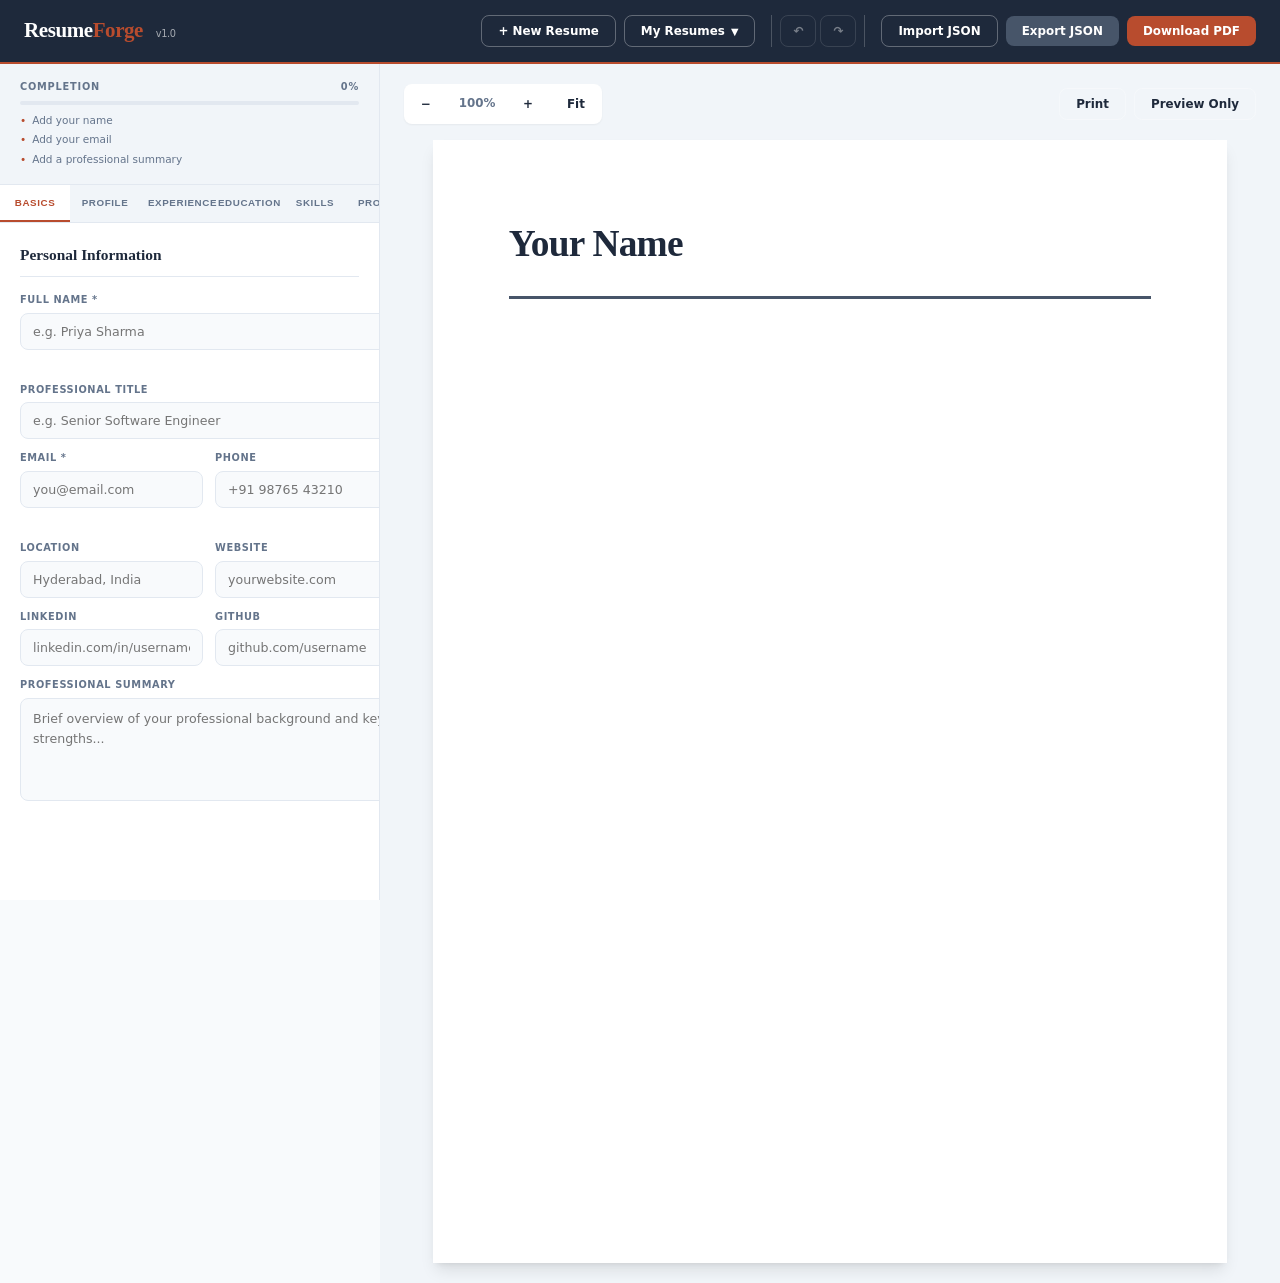
==== commit 4cfa6598: "ResumeForge v1.0: Full audit and fixes applied" ====
--- a/index.html
+++ b/index.html
@@ -104,6 +104,10 @@
                 <label for="input-github">GitHub</label>
                 <input type="text" id="input-github" placeholder="github.com/username" data-field="github">
               </div>
+              <div class="form-group wide">
+                <label for="input-summary">Professional Summary</label>
+                <textarea id="input-summary" placeholder="Brief overview of your professional background and key strengths..." data-field="summary" rows="4" style="resize:vertical;"></textarea>
+              </div>
             </div>
           </div>
 
@@ -359,7 +363,6 @@
   <script src="src/components/ResumeManager.js"></script>
   <script src="src/components/FormManager.js"></script>
   <script src="src/components/PreviewManager.js"></script>
-  <script src="src/components/DesignManager.js"></script>
   <script src="src/app.js"></script>
 </body>
 </html>
--- a/styles/main.css
+++ b/styles/main.css
@@ -667,11 +667,17 @@
 .skill-tag .remove {
   cursor: pointer;
   opacity: 0.7;
-  transition: opacity 0.15s;
+  transition: all 0.2s;
+  padding: 2px 6px;
+  margin-left: 6px;
+  margin-right: -4px;
+  border-radius: 4px;
 }
 
 .skill-tag .remove:hover {
   opacity: 1;
+  color: var(--danger);
+  background: rgba(239, 68, 68, 0.1);
 }
 
 @keyframes popIn {
--- a/styles/templates.css
+++ b/styles/templates.css
@@ -164,6 +164,12 @@
   padding: 4px 12px;
   border-radius: 4px;
   font-size: 10pt;
+}
+
+.template-modern .r-skill-level {
+  opacity: 0.8;
+  font-weight: 400;
+  margin-left: 2px;
 }
 
 .template-modern .r-project {
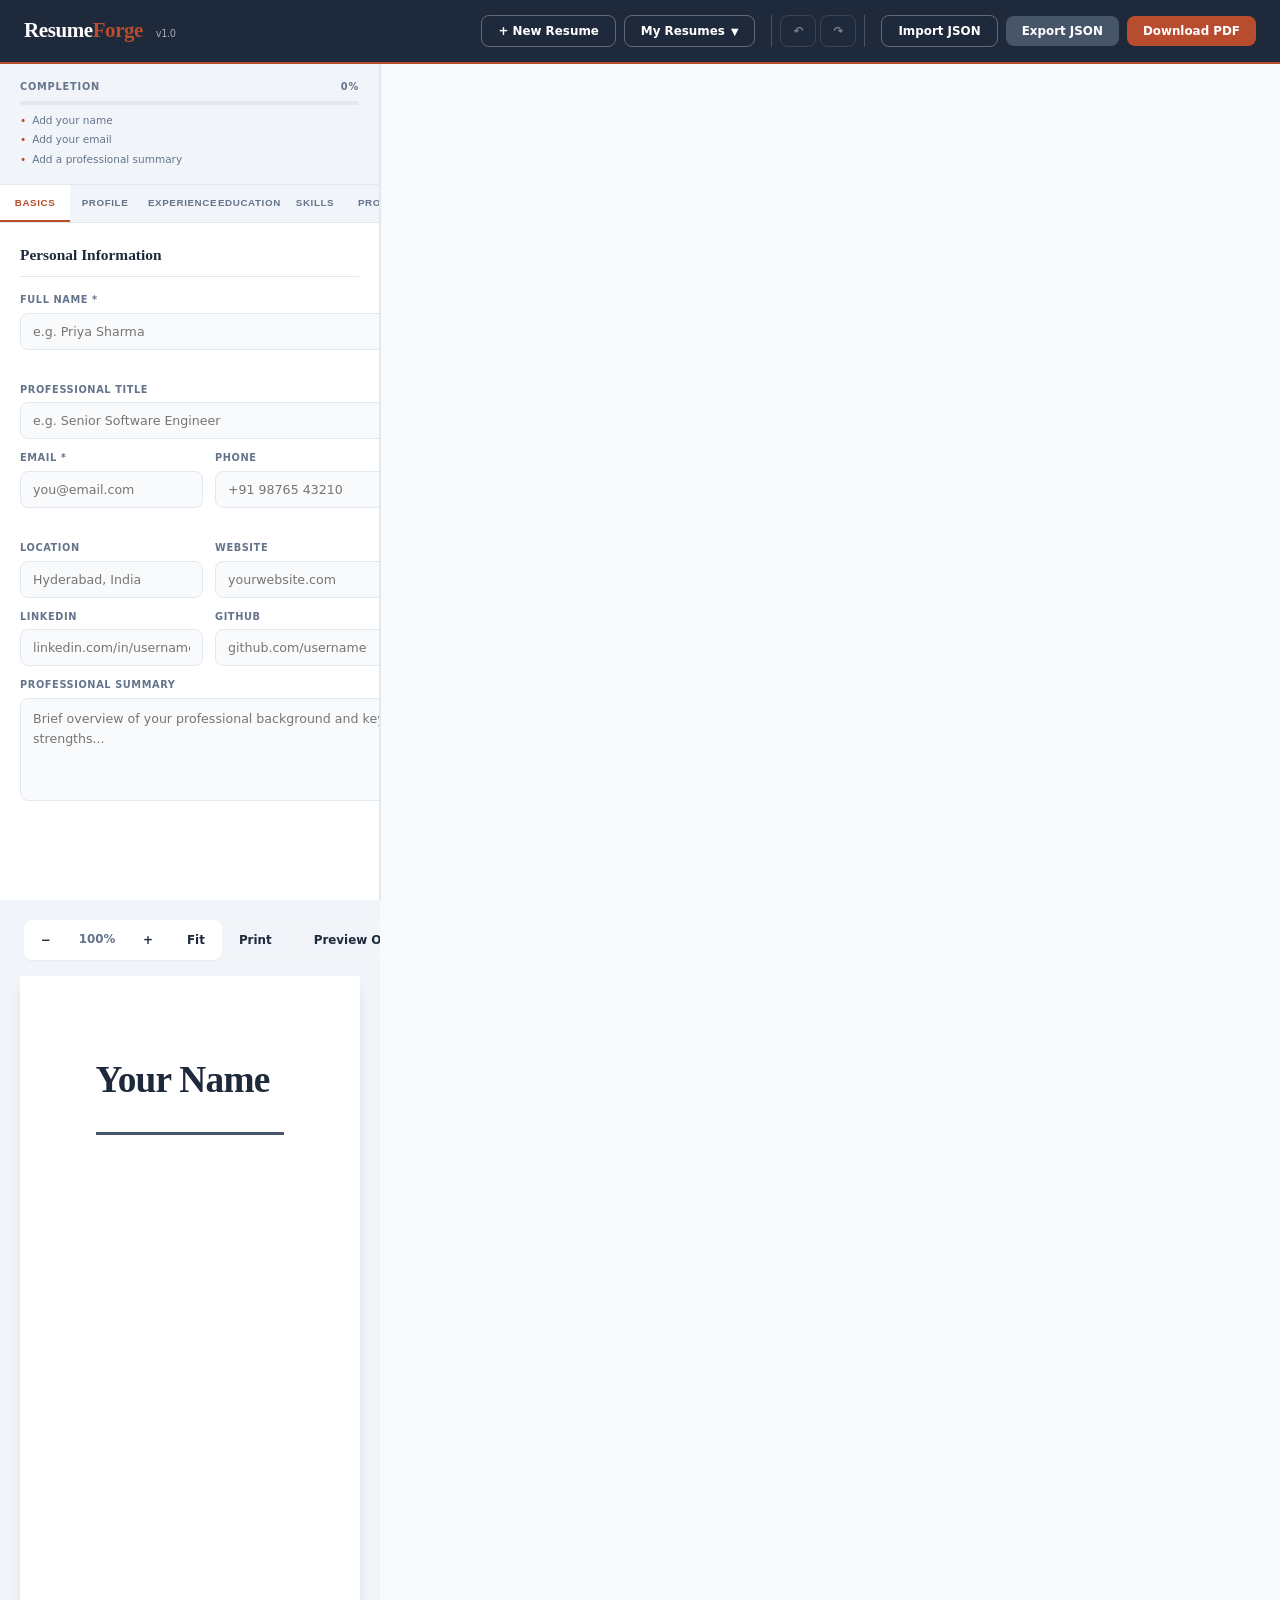
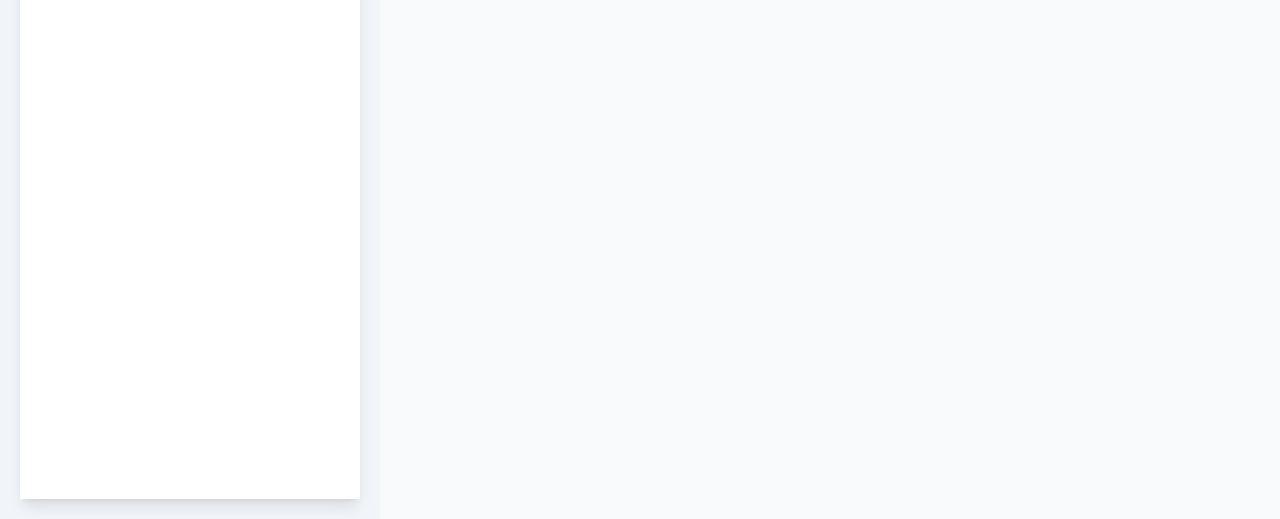
==== commit cece2901: "ResumeForge v1.0: Added resizable sidebar with persistence" ====
--- a/index.html
+++ b/index.html
@@ -296,6 +296,8 @@
         </div>
       </aside>
 
+      <div class="resizer" id="resizer"></div>
+
       <!-- Preview -->
       <main class="preview-area">
         <div class="preview-toolbar">
@@ -363,6 +365,8 @@
   <script src="src/components/ResumeManager.js"></script>
   <script src="src/components/FormManager.js"></script>
   <script src="src/components/PreviewManager.js"></script>
+  <script src="src/components/DesignManager.js"></script>
+  <script src="src/components/SidebarResizer.js"></script>
   <script src="src/app.js"></script>
 </body>
 </html>
--- a/styles/main.css
+++ b/styles/main.css
@@ -125,6 +125,48 @@
 @media (max-width: 1024px) {
   .app-body {
     grid-template-columns: 1fr;
+  }
+}
+
+/* Sidebar Resizer */
+.resizer {
+  width: 6px;
+  background: transparent;
+  cursor: col-resize;
+  z-index: 50;
+  transition: background 0.2s, width 0.2s;
+  position: relative;
+  margin-left: -3px; /* Center hit area on border */
+}
+
+.resizer::after {
+  content: '';
+  position: absolute;
+  left: 3px;
+  top: 0;
+  bottom: 0;
+  width: 1px;
+  background: var(--border);
+  transition: background 0.2s, width 0.2s;
+}
+
+.resizer:hover::after,
+.resizer.active::after {
+  background: var(--accent);
+  width: 2px;
+}
+
+.resizer:hover {
+  background: rgba(184, 76, 46, 0.05);
+}
+
+.is-resizing {
+  user-select: none;
+}
+
+@media (max-width: 1024px) {
+  .resizer {
+    display: none;
   }
 }
 
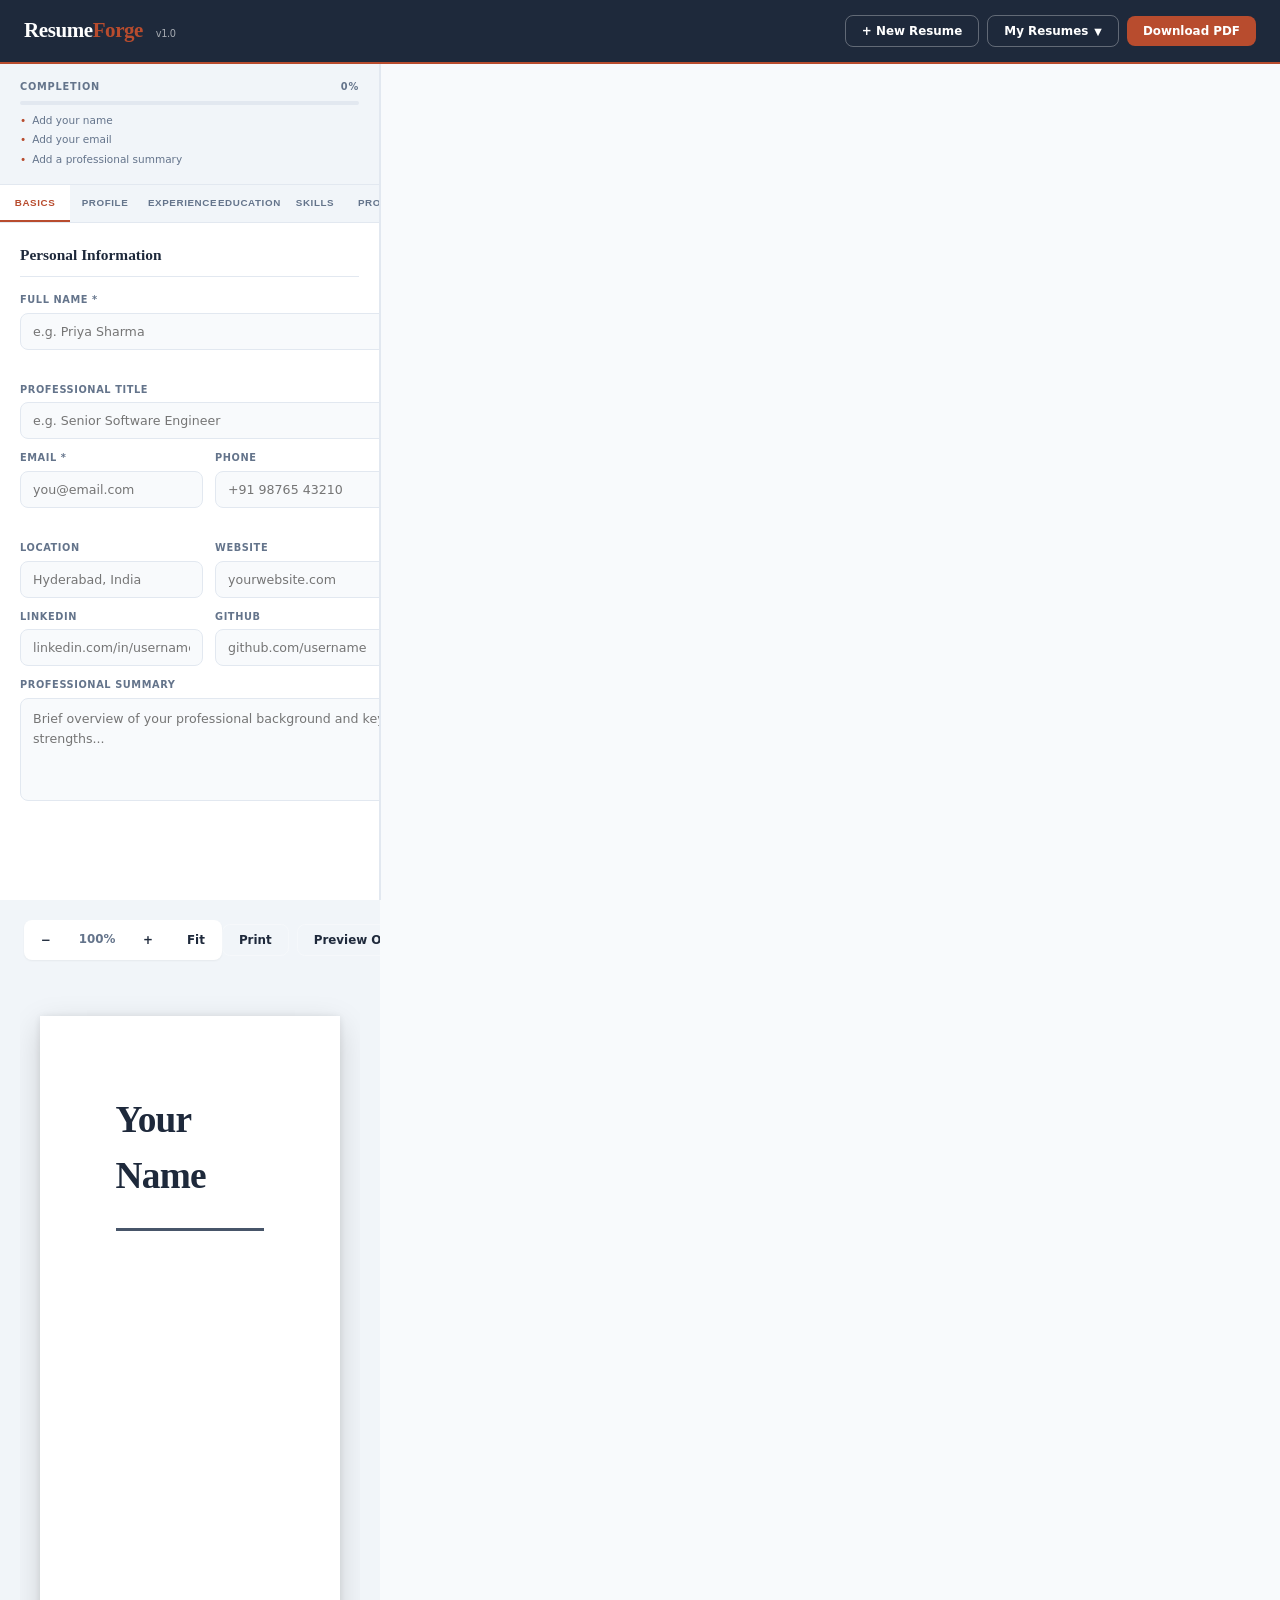
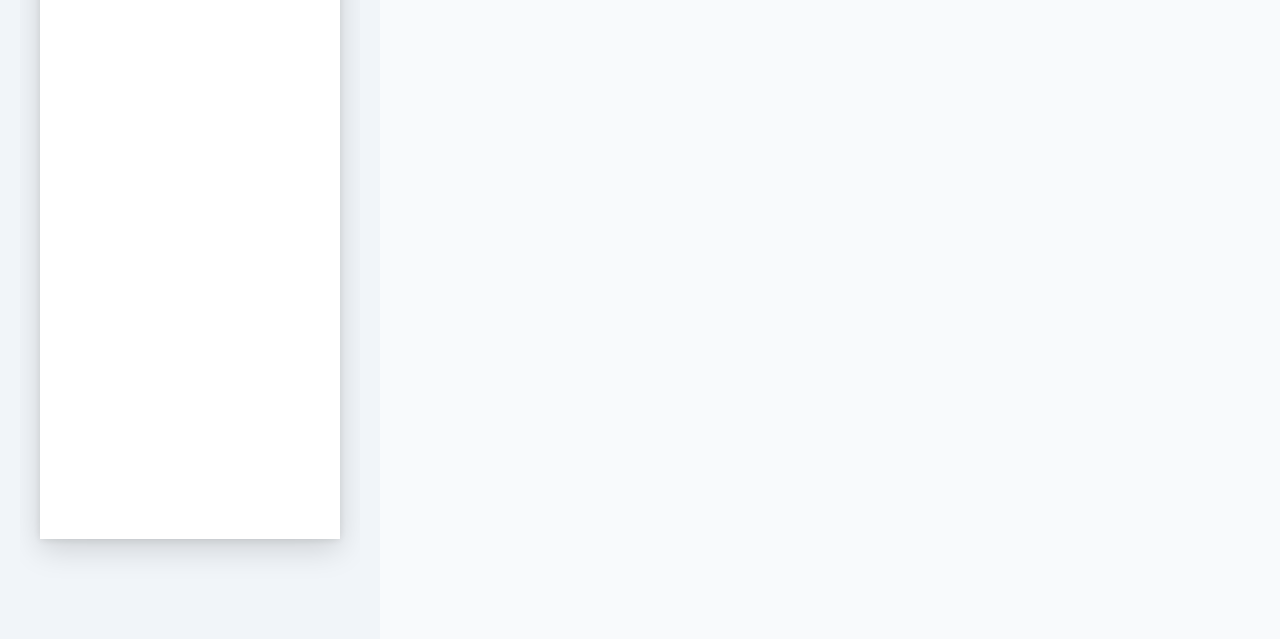
==== commit e2127b74: "ResumeForge v1.0: Final UI refinements and A4 preview fix" ====
--- a/index.html
+++ b/index.html
@@ -20,12 +20,6 @@
           </button>
           <div class="dropdown-menu" id="saved-resumes-list"></div>
         </div>
-        <div class="undo-redo-group" style="display:flex;gap:4px;margin:0 8px;border-left:1px solid rgba(255,255,255,0.2);border-right:1px solid rgba(255,255,255,0.2);padding:0 8px">
-          <button class="btn btn-ghost btn-icon" id="btn-undo" title="Undo (Ctrl+Z)" disabled>↶</button>
-          <button class="btn btn-ghost btn-icon" id="btn-redo" title="Redo (Ctrl+Y)" disabled>↷</button>
-        </div>
-        <button class="btn btn-ghost" id="btn-import">Import JSON</button>
-        <button class="btn btn-secondary" id="btn-export">Export JSON</button>
         <button class="btn btn-primary" id="btn-download">Download PDF</button>
       </div>
     </header>
@@ -348,7 +342,7 @@
     </div>
 
     <!-- Hidden file input for import -->
-    <input type="file" id="import-file-input" accept=".json" hidden>
+
   </div>
 
   <!-- Scripts -->
--- a/styles/main.css
+++ b/styles/main.css
@@ -970,19 +970,23 @@
   display: flex;
   justify-content: center;
   align-items: flex-start;
-  min-height: 100%;
+  padding: 40px 20px;
+  overflow-y: auto;
+  min-height: 0; /* Allow flex shrinking */
 }
 
 .resume-document {
   background: white;
   width: 210mm;
   min-height: 297mm;
-  box-shadow: var(--shadow-lg);
+  box-shadow: 0 10px 30px rgba(0, 0, 0, 0.15), 0 1px 8px rgba(0, 0, 0, 0.1);
   padding: 20mm;
   font-size: 11pt;
   line-height: 1.5;
   transform-origin: top center;
   transition: transform 0.2s ease;
+  margin-bottom: 40px;
+  position: relative;
 }
 
 /* ========================================
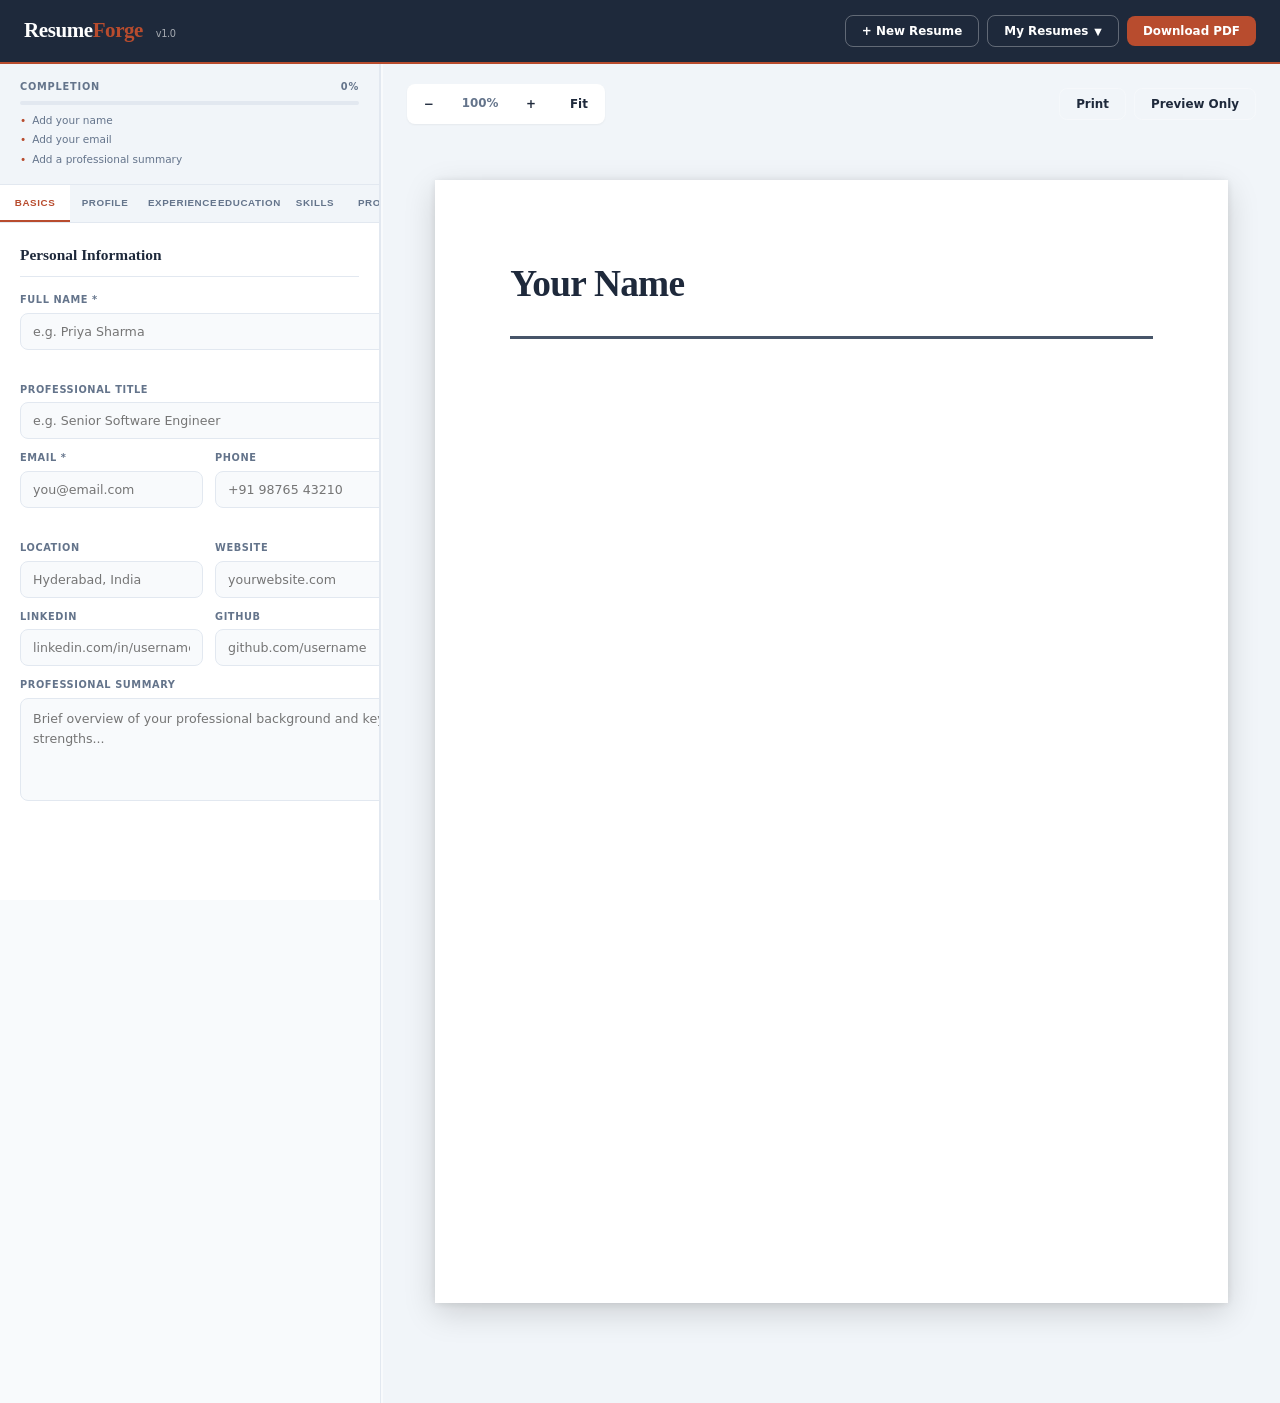
==== commit ca6ca8a8: "ResumeForge v1.0: Advanced Audit - Performance, A11y, SEO, and ATS fixes" ====
--- a/index.html
+++ b/index.html
@@ -3,7 +3,21 @@
 <head>
   <meta charset="UTF-8">
   <meta name="viewport" content="width=device-width, initial-scale=1.0">
-  <title>ResumeForge v1.0 - Professional Resume Builder</title>
+  <title>ResumeForge v1.0 - Professional Free Resume Builder</title>
+  <meta name="description" content="Create professional, ATS-optimized resumes in minutes with ResumeForge. Multiple templates, real-time preview, and free PDF export.">
+  <meta name="keywords" content="resume builder, cv maker, professional resume, ats resume, free resume tools">
+  
+  <!-- Open Graph / Facebook -->
+  <meta property="og:type" content="website">
+  <meta property="og:title" content="ResumeForge v1.0 - Professional Resume Builder">
+  <meta property="og:description" content="Build your professional resume for free. Clean designs, ATS-ready, and instant PDF download.">
+  <meta property="og:image" content="https://resumeforge.app/og-image.jpg">
+
+  <!-- Twitter -->
+  <meta property="twitter:card" content="summary_large_image">
+  <meta property="twitter:title" content="ResumeForge v1.0 - Professional Resume Builder">
+  <meta property="twitter:description" content="Build your professional resume for free. Clean designs, ATS-ready, and instant PDF download.">
+  <meta property="twitter:image" content="https://resumeforge.app/og-image.jpg">
   <link rel="stylesheet" href="styles/main.css">
   <link rel="stylesheet" href="styles/templates.css">
 </head>
@@ -45,17 +59,17 @@
         </div>
 
         <!-- Tabs -->
-        <nav class="tabs">
-          <button class="tab active" data-tab="basics">Basics</button>
-          <button class="tab" data-tab="profile">Profile</button>
-          <button class="tab" data-tab="work">Experience</button>
-          <button class="tab" data-tab="education">Education</button>
-          <button class="tab" data-tab="skills">Skills</button>
-          <button class="tab" data-tab="projects">Projects</button>
-          <button class="tab" data-tab="certs">Certificates</button>
-          <button class="tab" data-tab="languages">Languages</button>
-          <button class="tab" data-tab="references">References</button>
-          <button class="tab" data-tab="design">Design</button>
+        <nav class="tabs" role="tablist">
+          <button class="tab active" data-tab="basics" role="tab" aria-selected="true" aria-controls="panel-basics" id="tab-basics">Basics</button>
+          <button class="tab" data-tab="profile" role="tab" aria-selected="false" aria-controls="panel-profile" id="tab-profile">Profile</button>
+          <button class="tab" data-tab="work" role="tab" aria-selected="false" aria-controls="panel-work" id="tab-work">Experience</button>
+          <button class="tab" data-tab="education" role="tab" aria-selected="false" aria-controls="panel-education" id="tab-education">Education</button>
+          <button class="tab" data-tab="skills" role="tab" aria-selected="false" aria-controls="panel-skills" id="tab-skills">Skills</button>
+          <button class="tab" data-tab="projects" role="tab" aria-selected="false" aria-controls="panel-projects" id="tab-projects">Projects</button>
+          <button class="tab" data-tab="certs" role="tab" aria-selected="false" aria-controls="panel-certs" id="tab-certs">Certificates</button>
+          <button class="tab" data-tab="languages" role="tab" aria-selected="false" aria-controls="panel-languages" id="tab-languages">Languages</button>
+          <button class="tab" data-tab="references" role="tab" aria-selected="false" aria-controls="panel-references" id="tab-references">References</button>
+          <button class="tab" data-tab="design" role="tab" aria-selected="false" aria-controls="panel-design" id="tab-design">Design</button>
         </nav>
 
         <!-- Tab Panels -->
--- a/styles/main.css
+++ b/styles/main.css
@@ -117,7 +117,7 @@
 /* App Body */
 .app-body {
   display: grid;
-  grid-template-columns: var(--sidebar-width) 1fr;
+  grid-template-columns: var(--sidebar-width) auto 1fr;
   padding-top: var(--header-height);
   min-height: 100vh;
 }
@@ -1203,34 +1203,58 @@
    Print Styles
    ======================================== */
 
+@page {
+  size: A4;
+  margin: 0;
+}
+
 @media print {
+  html, body {
+    margin: 0;
+    padding: 0;
+    -webkit-print-color-adjust: exact;
+    print-color-adjust: exact;
+  }
+
   .app-header,
   .sidebar,
   .preview-toolbar,
-  .toast-container {
+  .toast-container,
+  .resizer {
     display: none !important;
   }
   
   .app-body {
     display: block;
     padding: 0;
+    margin: 0;
+    grid-template-columns: 1fr;
   }
   
   .preview-area {
     padding: 0;
+    margin: 0;
     background: white;
+    overflow: visible;
   }
   
   .preview-container {
     display: block;
+    padding: 0 !important;
+    margin: 0 !important;
   }
   
   .resume-document {
-    width: 100%;
-    min-height: auto;
-    box-shadow: none;
+    width: 210mm;
+    min-height: 297mm;
+    box-shadow: none !important;
     padding: 15mm;
+    margin: 0 auto;
     transform: none !important;
+    border: none;
+    position: relative;
+    top: 0;
+    left: 0;
   }
 }
 
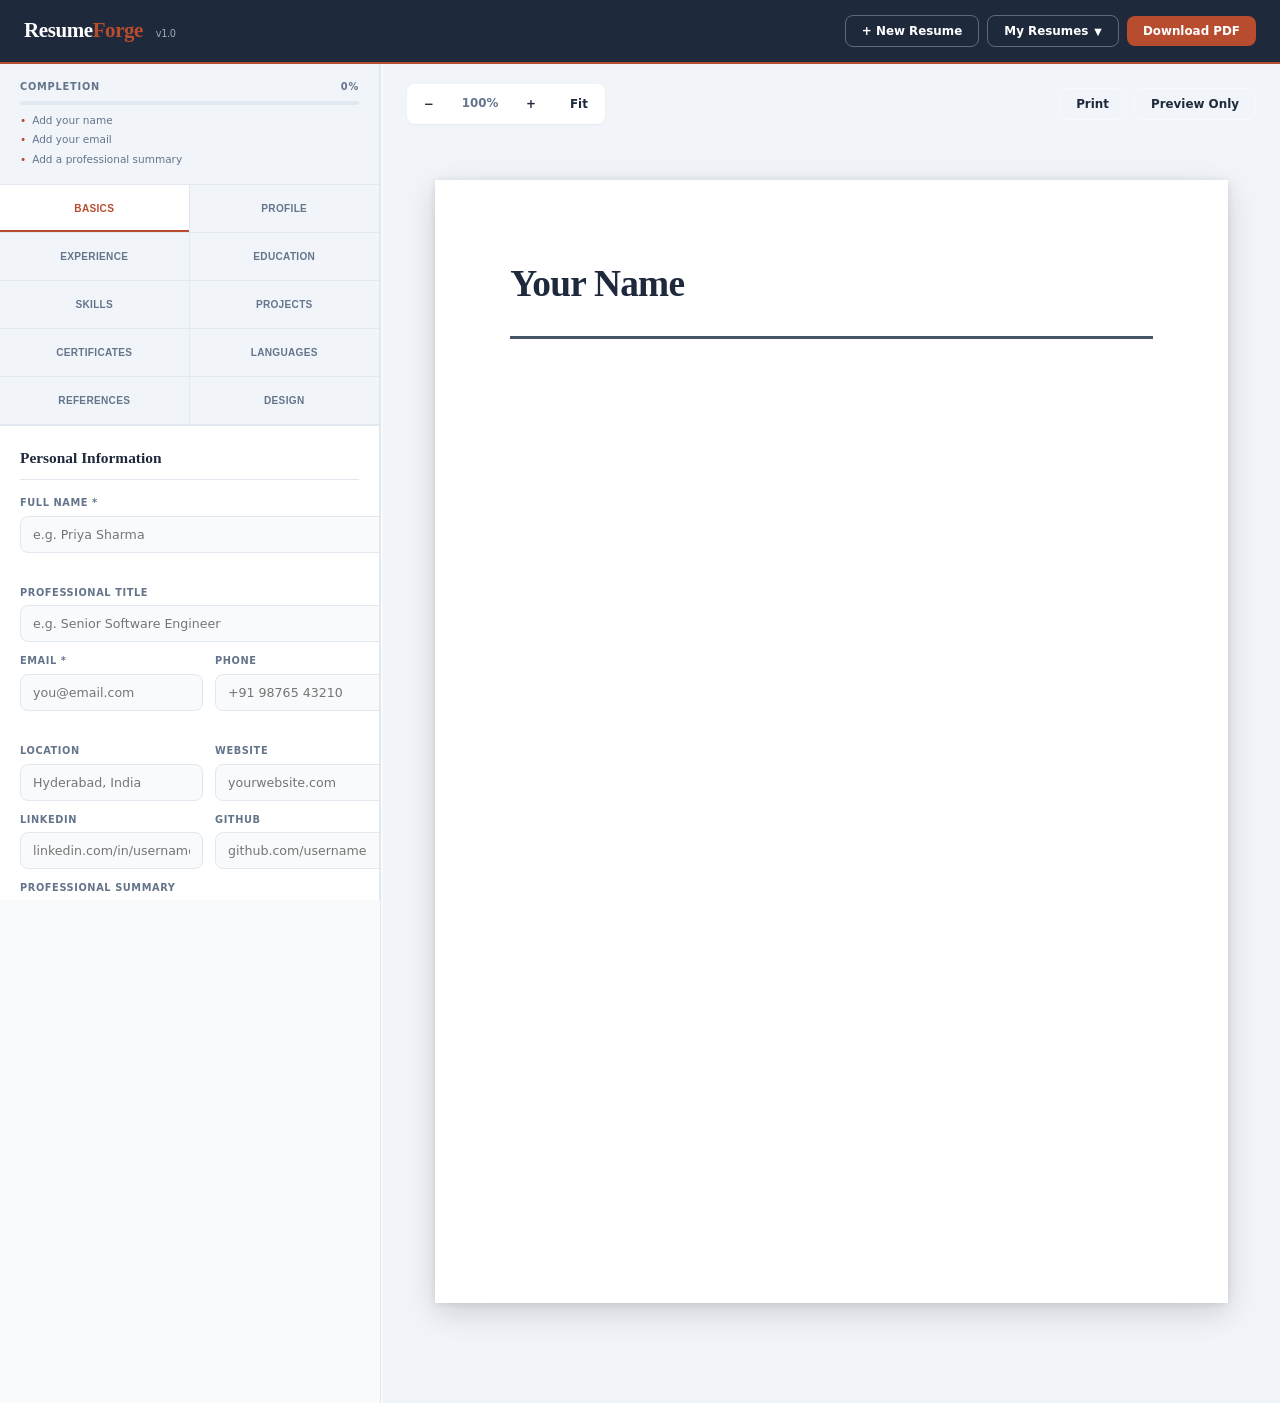
==== commit 3505bda3: "ResumeForge v1.0: Final SEO optimization - robots.txt, sitemap.xml, and canonical links" ====
--- a/index.html
+++ b/index.html
@@ -1,8 +1,25 @@
 <!DOCTYPE html>
 <html lang="en">
+<script type="application/ld+json">
+{
+  "@context": "https://schema.org",
+  "@type": "WebApplication",
+  "name": "ResumeForge v1.0",
+  "url": "https://resumeforge.app",
+  "description": "Professional, ATS-optimized resume builder with real-time preview and free PDF export.",
+  "applicationCategory": "BusinessApplication",
+  "operatingSystem": "Web",
+  "offers": {
+    "@type": "Offer",
+    "price": "0",
+    "priceCurrency": "USD"
+  }
+}
+</script>
 <head>
   <meta charset="UTF-8">
   <meta name="viewport" content="width=device-width, initial-scale=1.0">
+  <link rel="canonical" href="https://resumeforge.app/">
   <title>ResumeForge v1.0 - Professional Free Resume Builder</title>
   <meta name="description" content="Create professional, ATS-optimized resumes in minutes with ResumeForge. Multiple templates, real-time preview, and free PDF export.">
   <meta name="keywords" content="resume builder, cv maker, professional resume, ats resume, free resume tools">
@@ -22,6 +39,7 @@
   <link rel="stylesheet" href="styles/templates.css">
 </head>
 <body>
+  <a href="#main-content" class="skip-to-content">Skip to content</a>
   <div id="app">
     <!-- Header -->
     <header class="app-header">
@@ -40,7 +58,7 @@
 
     <div class="app-body">
       <!-- Sidebar -->
-      <aside class="sidebar">
+      <aside class="sidebar" id="main-content">
         <!-- Resume Selector (Mobile) -->
         <div class="mobile-resume-selector">
           <select id="mobile-resume-select"></select>
--- a/styles/main.css
+++ b/styles/main.css
@@ -60,6 +60,23 @@
   color: var(--ink);
   line-height: 1.5;
   min-height: 100vh;
+}
+/* Skip to content link */
+.skip-to-content {
+  position: absolute;
+  top: -100px;
+  left: 0;
+  background: var(--accent);
+  color: white;
+  padding: 10px 20px;
+  z-index: 1000;
+  transition: top 0.2s;
+  text-decoration: none;
+  font-weight: 600;
+}
+
+.skip-to-content:focus {
+  top: 0;
 }
 
 /* ========================================
@@ -365,43 +382,55 @@
 
 /* Tabs */
 .tabs {
-  display: flex;
-  overflow-x: auto;
+  display: grid;
+  grid-template-columns: repeat(2, 1fr);
+  background: var(--cream);
   border-bottom: 1px solid var(--border);
-  background: var(--cream);
-  scrollbar-width: none;
-}
-
-.tabs::-webkit-scrollbar {
-  display: none;
 }
 
 .tab {
-  flex: 1;
-  min-width: 70px;
-  padding: 12px 8px;
-  font-size: 0.7rem;
+  padding: 10px 4px;
+  font-size: 0.72rem;
   font-weight: 700;
   text-transform: uppercase;
-  letter-spacing: 0.06em;
+  letter-spacing: 0.03em;
   color: var(--muted);
   background: none;
   border: none;
-  border-bottom: 2px solid transparent;
+  border-right: 1px solid var(--border);
+  border-bottom: 1px solid var(--border);
   cursor: pointer;
-  white-space: nowrap;
-  transition: all 0.2s ease;
+  transition: all 0.2s;
+  text-align: center;
+  display: flex;
+  align-items: center;
+  justify-content: center;
+  min-height: 48px;
+}
+
+.tab:nth-child(even) {
+  border-right: none;
 }
 
 .tab:hover {
-  color: var(--ink);
-  background: rgba(0, 0, 0, 0.03);
+  background: rgba(184, 76, 46, 0.05);
+  color: var(--accent);
 }
 
 .tab.active {
+  background: var(--white);
   color: var(--accent);
-  border-bottom-color: var(--accent);
-  background: var(--white);
+  position: relative;
+}
+
+.tab.active::after {
+  content: '';
+  position: absolute;
+  bottom: 0;
+  left: 0;
+  right: 0;
+  height: 2px;
+  background: var(--accent);
 }
 
 /* Panels */
